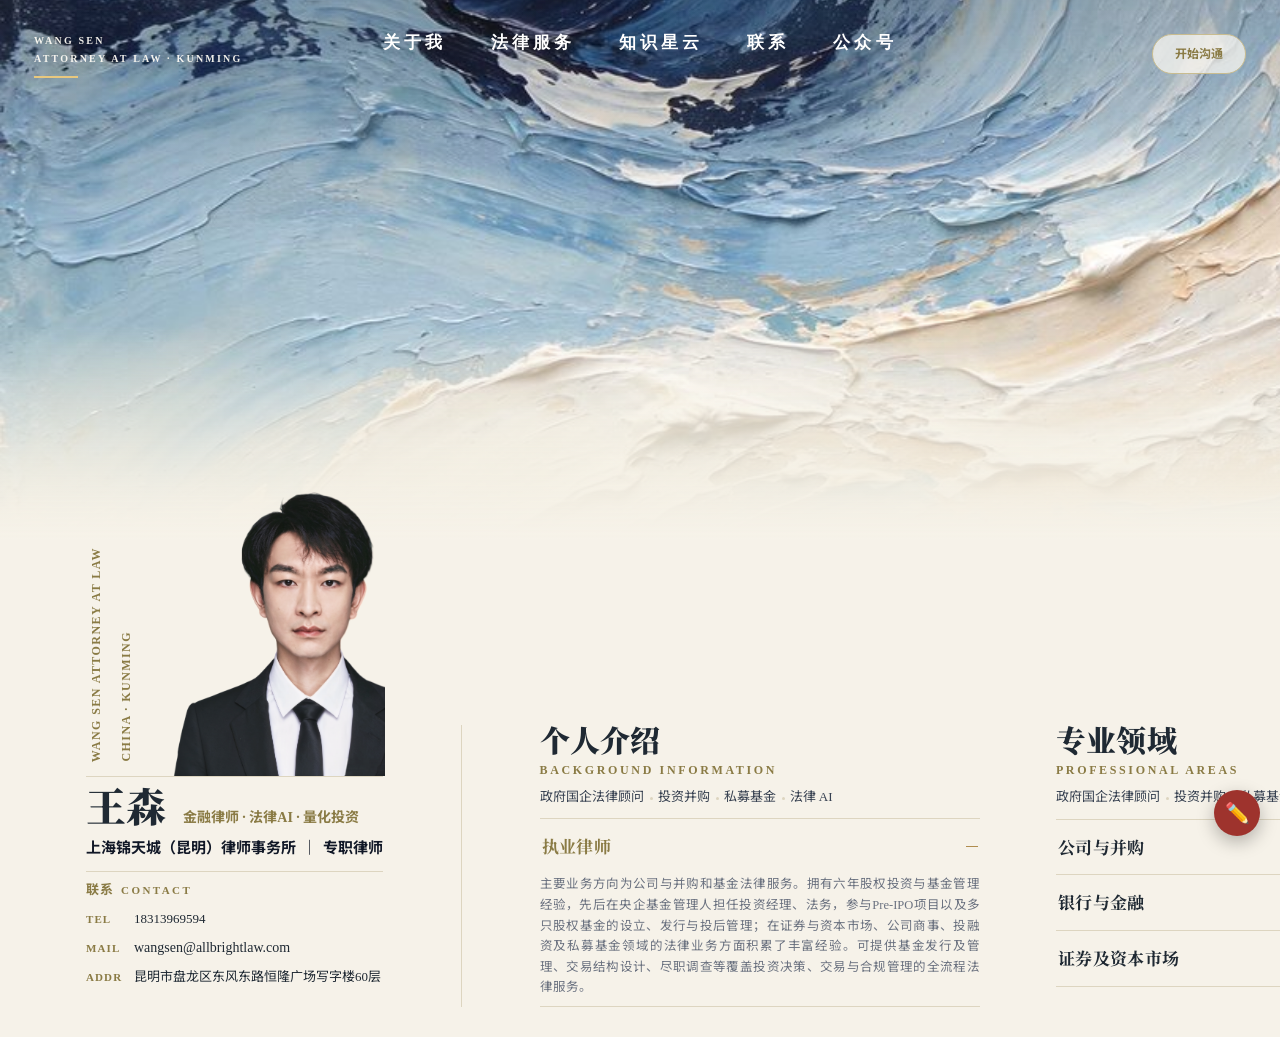
==== index.html @ f50a7dd3 "site: initial deploy (v62 + A1 bond cards)" ====
<!DOCTYPE html>
<html lang="zh-CN">
<head>
<meta charset="utf-8">
<meta name="viewport" content="width=device-width, initial-scale=1">
<title>王森·执业律师丨上海锦天城（昆明）律师事务所</title>
<meta name="description" content="王森律师，执业于上海锦天城（昆明）律师事务所。政府国企法律顾问、投资并购与私募基金法律服务，兼具六年私募投资与法务复合背景，专注人工智能在法律实践中的落地应用。">
<meta name="theme-color" content="#F6F2E9">
<link rel="icon" href="favicon.svg" type="image/svg+xml">
<link rel="icon" href="/favicon.ico" sizes="any">
<!-- 字体已本地化（2026-11-16）：原 Google Fonts 在线链接换成 src/assets/fonts.css + 本地 woff2，
     完全离线可用、任何电脑字形一致。新增大量中文后若缺字，重跑 craft-tools/localize_fonts3.py -->
<link rel="stylesheet" href="assets/fonts.css?v=1">
<link rel="stylesheet" href="assets/base.css">
<link rel="stylesheet" href="assets/home.css?v=62">
</head>
<body id="top">

<div class="page">

  <!-- ── splash 半屏艺术封面 ──────────────────────────────── -->
  <section class="splash" aria-label="欢迎封面">
    <div class="splash__art" aria-hidden="true">
      <img class="is-active" src="assets/splash-3.jpg" alt="" fetchpriority="high">
      <img src="assets/splash-1.jpg" alt="">
    </div>
    <div class="splash__brand">
      <p class="kicker">Wang Sen</p>
      <p class="kicker splash__brandsub">Attorney at Law · Kunming</p>
      <span class="splash__brandrule" aria-hidden="true"></span>
    </div>
  </section>

<main>

  <!-- ── hero ─────────────────────────────────────────────── -->
  <section class="hero" aria-labelledby="hero-title">
      <button class="header-cta" type="button" data-panel="contact" aria-expanded="false">开始沟通</button>

    <div class="hero__inner">

      <!-- v28：下半屏三列布局——左区（肖像+名字）/中区（专业领域）/右区（暂空） -->
      <!-- 锦天城 LOGO 组合暂时下架（王律 2026-11-14 指示"先放后台备份不要删"，需要时恢复此块） -->
      <!--
      <div class="hero__brandrow">
        <img class="brandrow__logo" src="assets/jtc-logo.png" alt="锦天城律师事务所">
        <div class="brandrow__lock">
          <strong>王森律师</strong>
          <small>WANG SEN · ATTORNEY AT LAW</small>
        </div>
      </div>
      -->
      <div class="hero__cols">

        <div class="hero__col hero__col--left">
          <!-- v39：竖排英文书脊装饰肖像左区（王律 2026-11-14）＋姓名区右对齐＋律所行放大＋简介段落 -->
          <div class="portrait-wrap">
            <span class="portrait-spine" aria-hidden="true">
              <span>WANG SEN ATTORNEY AT LAW</span>
              <span>CHINA · KUNMING</span>
            </span>
            <img class="portrait-img" src="assets/portrait-wang.png?v=38" alt="王森律师肖像">
          </div>
          <span class="col-rule col-rule--flush" aria-hidden="true"></span>
          <div class="hero__namerow">
            <h1 id="hero-title">王森</h1>
            <p class="hero__en" aria-hidden="true">金融律师 · 法律AI · 量化投资</p>
          </div>
          <p class="hero__role"><span>上海锦天城（昆明）律师事务所</span><span>｜</span><span>专职律师</span></p>
          <span class="col-rule" aria-hidden="true"></span>
          <p class="hero__tagline">联系&nbsp;&nbsp;<span class="tagline-en">CONTACT</span></p>
          <div class="hero__contact">
            <div class="contact__row"><span class="contact__k">TEL</span><span class="contact__v">18313969594</span></div>
            <div class="contact__row"><span class="contact__k">MAIL</span><span class="contact__v contact__v--lg">wangsen@allbrightlaw.com</span></div>
            <div class="contact__row"><span class="contact__k">ADDR</span><span class="contact__v">昆明市盘龙区东风东路恒隆广场写字楼60层</span></div>
          </div>
        </div>

        <div class="hero__col hero__col--zone">
          <div class="hero__namerow">
            <h1 class="mid-title zone-title">个人介绍</h1>
            <p class="hero__en" aria-hidden="true">BACKGROUND INFORMATION</p>
          </div>
          <p class="hero__areas" aria-label="主要业务方向">
            <span>政府国企法律顾问</span>
            <span>投资并购</span>
            <span>私募基金</span>
            <span>法律 AI</span>
          </p>

          <section class="identities" aria-labelledby="identities-label-b">
            <div class="acc">

              <!-- v78：执业律师常开展开（is-open），投资×法律/法律FDE 两栏删除（FDE 底线由条目边框保留，王律 2026-11-15） -->
              <div class="acc__item is-open">
                <h3 class="acc__title">
                  <button class="acc__head" type="button" aria-expanded="true" aria-controls="acc-body-1b">
                    <span>执业律师</span>
                    <i aria-hidden="true"></i>
                  </button>
                </h3>
                <div class="acc__body" id="acc-body-1b" role="region" aria-label="执业律师">
                  <p>主要业务方向为公司与并购和基金法律服务。拥有六年股权投资与基金管理经验，先后在央企基金管理人担任投资经理、法务，参与Pre-IPO项目以及多只股权基金的设立、发行与投后管理；在证券与资本市场、公司商事、投融资及私募基金领域的法律业务方面积累了丰富经验。可提供基金发行及管理、交易结构设计、尽职调查等覆盖投资决策、交易与合规管理的全流程法律服务。</p>
                </div>
              </div>

            </div>
          </section>
        </div>

        <div class="hero__col hero__col--zone">
          <!-- v52/v54：C 区——专业领域模块（王律 2026-11-15 三区规划） -->
          <div class="hero__namerow">
            <h1 class="mid-title zone-title">专业领域</h1>
            <p class="hero__en" aria-hidden="true">PROFESSIONAL AREAS</p>
          </div>
          <p class="hero__areas" aria-label="主要业务方向">
            <span>政府国企法律顾问</span>
            <span>投资并购</span>
            <span>私募基金</span>
            <span>法律 AI</span>
          </p>

          <section class="identities" aria-labelledby="identities-label-c">
            <div class="acc">

              <div class="acc__item">
                <h3 class="acc__title">
                  <button class="acc__head" type="button" aria-expanded="false" aria-controls="acc-body-1c">
                    <span>公司与并购</span>
                    <i aria-hidden="true"></i>
                  </button>
                </h3>
                <div class="acc__body" id="acc-body-1c" role="region" aria-label="公司与并购">
                  <p>公司与并购是擅长业务之一，在公司投资、兼并、收购和日常商业活动的法律实践中有所建树。在各个细分行业坚持以深入、全面、务实、创新的精神为境内外客户提供量身定制的法律服务。近年来，在公司与并购领域，王森律师凭借良好的业界口碑和专业化的服务能力，完成标杆性案例并获得客户好评，如某央企收购百亿规模地方龙头企业。</p>
                </div>
              </div>

              <div class="acc__item">
                <h3 class="acc__title">
                  <button class="acc__head" type="button" aria-expanded="false" aria-controls="acc-body-2c">
                    <span>银行与金融</span>
                    <i aria-hidden="true"></i>
                  </button>
                </h3>
                <div class="acc__body" id="acc-body-2c" role="region" aria-label="银行与金融">
                  <p>王森律师拥有央企私募基金投资和风控复合从业经验，曾深度参与基金设立、备案、募集、架构设计、退出工作。在私募证券、股权投资基金领域具有丰富实务经验。先后主导或协助海南、云南、珠海等地基金管理人完成设立和登记备案工作；任职期间共参与超20支基金产品发行与管理，管理规模约35亿。</p>
                </div>
              </div>

              <div class="acc__item">
                <h3 class="acc__title">
                  <button class="acc__head" type="button" aria-expanded="false" aria-controls="acc-body-3c">
                    <span>证券及资本市场</span>
                    <i aria-hidden="true"></i>
                  </button>
                </h3>
                <div class="acc__body" id="acc-body-3c" role="region" aria-label="证券及资本市场">
                  <p>王森律师熟悉证券资本市场及企业债券发行规则，在PE/VC、企业IPO、债券发行方面具有实务经验。在基金公司任职期间，与团队以发起设立的股权投资基金方式参与杭州母基金，共同投向某机器人科技企业，该企业已向交易所提交上市申报材料，对科技型企业的股权投资与资本市场运作具有切身实践经验。</p>
                </div>
              </div>

            </div>
          </section>
        </div>

        <div class="hero__col hero__col--zone">
          <!-- v54：D 区——法律FDE 模块（复刻专业领域结构，王律 2026-11-15 三区规划） -->
          <div class="hero__namerow">
            <h1 class="mid-title zone-title">法律AI工程师</h1>
            <p class="hero__en" aria-hidden="true">FORWARD DEPLOYED · LEGAL AI</p>
          </div>
          <p class="hero__areas" aria-label="主要业务方向">
            <span>政府国企法律顾问</span>
            <span>投资并购</span>
            <span>私募基金</span>
            <span>法律 AI</span>
          </p>

          <section class="identities" aria-labelledby="identities-label-d">
            <div class="acc">

              <div class="acc__item">
                <h3 class="acc__title">
                  <button class="acc__head" type="button" aria-expanded="false" aria-controls="acc-body-1d">
                    <span>法律FDE</span>
                    <i aria-hidden="true"></i>
                  </button>
                </h3>
                <div class="acc__body" id="acc-body-1d" role="region" aria-label="法律FDE">
                  <p>法律 FDE（Forward Deployed Engineering，前置部署）是专注于将AI技术落地到实际业务中，既理解法律业务，也理解AI能力和组织流程的工程师，负责将AI系统与律所、法务部门或企业的工作流程深度整合。模型解决技术边界，而FDE解决技术在一个组织里的长期运行。</p>
                </div>
              </div>

              <div class="acc__item">
                <h3 class="acc__title">
                  <button class="acc__head" type="button" aria-expanded="false" aria-controls="acc-body-2d">
                    <span>服务群体</span>
                    <i aria-hidden="true"></i>
                  </button>
                </h3>
                <div class="acc__body" id="acc-body-2d" role="region" aria-label="服务群体">
                  <p>FDE适合对AI熟悉度较低的律师团队或律师事务所，从没有专职法务的中小企业到中大型企业和集团公司均适合做FDE业务。交付可包含本地化AI环境、业务Skills、私有化Asset、使用规范、法律AI培训，客户能自己维护和扩展。</p>
                </div>
              </div>

              <div class="acc__item">
                <h3 class="acc__title">
                  <button class="acc__head" type="button" aria-expanded="false" aria-controls="acc-body-3d">
                    <span>业务场景</span>
                    <i aria-hidden="true"></i>
                  </button>
                </h3>
                <div class="acc__body" id="acc-body-3d" role="region" aria-label="业务场景">
                  <p>对企业的业务、工作流程、组织架构进行梳理；整理并将数据层构建为人和AI都能理解的语义层并搭建Ontology；识别业务中AI可赋能部分，开发对应的AI工作流或系统并培训企业员工使用；将整个FDE项目中的经验，沉淀为公司的可复用能力或产品。</p>
                </div>
              </div>

            </div>
          </section>
        </div>

      </div>

    </div>
  </section>

  </main>

  <!-- ── pill navigation ──────────────────────────────────── -->
  <nav class="pill-nav" aria-label="个人主页主要内容">
    <!-- v69（王律 2026-11-15）：改纯文字导航（白字思源宋体 14px、无框无图标，样式见 home.css v69）；
         图标与「动态」项删除，恢复时从备份 backups\current\src\index.html 取回 -->
    <button class="pill-nav__item" type="button" data-panel="about" aria-expanded="false">
      <span>关于我</span>
    </button>
    <button class="pill-nav__item" type="button" data-panel="services" aria-expanded="false">
      <span>法律服务</span>
    </button>
    <a class="pill-nav__item" href="knowledge-atlas/" data-local-href="knowledge-atlas/" aria-label="打开非诉讼法律业务知识星云">
      <span>知识星云</span>
    </a>
    <!-- v68：动态项暂时移除（王律 2026-11-15）；恢复＝把 data-panel="news" 按钮块加回此处 -->
    <button class="pill-nav__item" type="button" data-panel="contact" aria-expanded="false">
      <span>联系</span>
    </button>
    <button class="pill-nav__item" type="button" data-panel="wechat" aria-expanded="false">
      <span>公众号</span>
    </button>
  </nav>

  <!-- ── drawer ───────────────────────────────────────────── -->
  <div class="overlay" id="drawerOverlay" hidden>
    <aside class="drawer" id="drawer" role="dialog" aria-modal="true" aria-labelledby="panelTitle" tabindex="-1">

      <div class="drawer__bar">
        <!-- v73：第一行恢复保留的锦天城 LOGO＋文字组合（原 hero__brandrow 下架块，样式沿用 brandrow 系） -->
        <div class="drawer__brand">
          <img class="brandrow__logo" src="assets/jtc-logo.png" alt="锦天城律师事务所">
          <div class="brandrow__lock">
            <strong>WANG SEN</strong>
            <small>ATTORNEY AT LAW</small>
          </div>
        </div>
        <button class="drawer__close" id="drawerClose" type="button" aria-label="关闭内容面板">×</button>
      </div>

      <div class="drawer__body">

        <!-- 01 · 关于我 -->
        <section class="panel is-active" data-panel-content="about">
          <p class="kicker">01 · Profile</p>
          <h2 id="panelTitle">王森，<br>执业律师。</h2>
          <!-- v82：介绍正文换王律 2026-11-15 新版 -->
          <p class="panel__intro">上海锦天城（昆明）律师事务所执业律师。主要业务方向为政府国企法律顾问、公司与并购和私募基金法律服务。熟悉国资监管规则与央企合规要求，拥有六年私募股权投资与基金管理经验。先后在央企基金管理人担任投资经理、法务，深度参与Pre-IPO项目、不良资产收购与处置、企业破产重整以及多只私募基金的设立、发行与投后管理；熟悉证券资本市场及债券发行规则，善于以「投资及法律」的双重视角识别交易风险、设计交易方案；在证券与资本市场、公司商事、企业投融资、基金及能源等领域的法律业务方面积累了丰富的实践经验。可为客户提供基金发行及管理、交易结构设计、尽职调查等覆盖投资决策、交易与合规管理的全流程法律服务，持续实践人工智能在法律工作中的落地应用。</p>

          <h3>Practice Areas</h3>
          <!-- v83：Practice Areas 标签换五项（王律 2026-11-15） -->
          <div class="tags">
            <span>公司与并购</span><span>银行与金融</span>
            <span>证券及资本市场</span><span>私募基金</span><span>能源与电力</span><span>法律AI</span>
          </div>

          <!-- v74：真实履历与代表荣誉替换占位（王律 2026-11-15） -->
          <h3>履历</h3>
          <ul class="list-roles">
            <li><span class="r-date">2018年至2024年</span>云南德谦股权投资基金管理有限公司 · <b>基金经理</b></li>
            <li><span class="r-date">2024年至2025年</span>兴保海润私募基金管理（海南）有限公司 · <b>法务经理</b></li>
            <li><span class="r-date">2025年至今</span>上海锦天城（昆明）律师事务所 · <b>专职律师</b></li>
          </ul>

          <h3>代表荣誉</h3>
          <div class="awards">
            <div class="award"><small>01 · 特等奖</small><strong>锦天城律师事务所首届AI Skill创新应用大赛</strong></div>
          </div>

          <div class="portrait__chips">
            <div class="chip"><small>Firm</small><strong>锦天城昆明办公室</strong></div>
            <div class="chip"><small>Focus</small><strong>证券 · 基金 · 国企 · 并购</strong></div>
            <div class="chip"><small>Based</small><strong>云南 · 昆明</strong></div>
          </div>
        </section>

        <!-- 02 · 法律服务 -->
        <section class="panel" data-panel-content="services">
          <p class="kicker">02 · Legal Services</p>
          <h2 id="panelTitleServices">解决问题，<br>不止解释规则。</h2>
          <p class="panel__intro">每一项服务都从一次具体沟通开始。下面六类是常见的委托方向，具体方案随时可以调整。</p>

          <!-- v73：六类服务重排（王律 2026-11-15）：删婚姻家庭、借款担保 -->
          <div class="service-grid">
            <div class="service"><b>01</b><strong>公司与并购</strong><span>公司治理、公司合规、融资、兼并收购。</span></div>
            <div class="service"><b>02</b><strong>银行与金融</strong><span>信托与资管、私募投资基金、债券与资产证券化。</span></div>
            <div class="service"><b>03</b><strong>证券与资本市场</strong><span>公司上市、收购与重大资产重组、债券发行。</span></div>
            <div class="service"><b>04</b><strong>破产重整与清算</strong><span>困境企业债务重组、公司重整、清算与破产清算服务。</span></div>
            <div class="service"><b>05</b><strong>国资国企</strong><span>常年法律服务、企业合规管理、投融资、企业改制与产权交易。</span></div>
            <div class="service"><b>06</b><strong>诉讼与仲裁</strong><span>证券纠纷、金融纠纷、能源、电力行业纠纷。</span></div>
          </div>

          <button class="big-cta" type="button" data-panel="contact" aria-expanded="false">沟通你的问题</button>
        </section>

        <!-- 03 · 公众号（v73：编号 03→05；简介删「以下为占位标题」句；卡片只留 3 个） -->
        <section class="panel" data-panel-content="wechat">
          <p class="kicker">05 · WeChat</p>
          <h2 id="panelTitleWechat">公众号，是公开的<br>专业现场。</h2>
          <p class="panel__intro">公开写作的合集：法律与 AI 的交叉、实务笔记、以及一些日常记录。</p>

          <div class="card-stack">
            <a class="card" href="articles/laborpilot-engine.html">
              <div class="card__meta"><span>法律 × AI</span><span>2026.09.25</span></div>
              <strong>占位标题：法律文书与模型能力的一次对照</strong>
              <p>占位摘要：一段两行左右的说明文字，用来观察卡片内的行距与留白。</p>
            </a>
            <div class="card">
              <div class="card__meta"><span>法律 × AI</span><span>2026.09.11</span></div>
              <strong>占位标题：把检索流程拆开来看</strong>
              <p>占位摘要：一段两行左右的说明文字。</p>
            </div>
            <div class="card">
              <div class="card__meta"><span>法律实务</span><span>2026.08.28</span></div>
              <strong>占位标题：一份合同审查清单的由来</strong>
              <p>占位摘要：一段两行左右的说明文字。</p>
            </div>
            <!-- v73：其余 7 张占位卡片删除（王律 2026-11-15：只保留 3 个），内容在 backups\current\src -->
          </div>

          <div class="follow">
            <div>
              <small class="kicker">Follow on WeChat</small>
              <strong>公众号「占位名称」</strong>
              <p>扫码关注，或搜索公众号名称。</p>
            </div>
            <img src="assets/qr-placeholder.svg" width="430" height="430" alt="公众号二维码占位图">
          </div>
        </section>

        <!-- 04 · 动态 -->
        <section class="panel" data-panel-content="news">
          <p class="kicker">04 · News</p>
          <h2 id="panelTitleNews">动态，是时间留下的<br>专业足迹。</h2>
          <p class="panel__intro">公开发表、活动与更新记录，按时间倒序排列。以下为占位条目。</p>

          <div class="row-stack">
            <a class="row" href="#top"><time datetime="2026-07-14">2026.07.14</time><strong>占位：某专题文章的发布记录</strong><i>↗</i></a>
            <div class="row row--pending"><time datetime="2026-06-30">2026.06.30</time><strong>占位：待发布的一条更新</strong><i>待发布</i></div>
            <a class="row" href="#top"><time datetime="2026-05-21">2026.05.21</time><strong>占位：某行业活动的参与记录</strong><i>↗</i></a>
            <a class="row" href="#top"><time datetime="2026-03-08">2026.03.08</time><strong>占位：某次公开分享</strong><i>↗</i></a>
            <a class="row" href="#top"><time datetime="2025-12-02">2025.12.02</time><strong>占位：某年度小结</strong><i>↗</i></a>
            <a class="row" href="#top"><time datetime="2025-06-15">2025.06.15</time><strong>占位：某工具的上线记录</strong><i>↗</i></a>
            <a class="row" href="#top"><time datetime="2025-01-09">2025.01.09</time><strong>占位：某篇文章的修订记录</strong><i>↗</i></a>
            <a class="row" href="#top"><time datetime="2024-09-21">2024.09.21</time><strong>占位：主页的第一条记录</strong><i>↗</i></a>
          </div>
        </section>

        <!-- 05 · 联系（v73：编号 05→04） -->
        <section class="panel" data-panel-content="contact">
          <p class="kicker">04 · Contact</p>
          <h2 id="panelTitleContact">开始一次，<br>有效沟通。</h2>
          <p class="panel__intro">说明事情的大致经过、时间节点和你希望达到的结果，会更容易得到有用的回复。</p>

          <div class="contact-rows">
            <a class="contact-row" href="mailto:wangsen@allbrightlaw.com"><small>Email</small><strong>wangsen@allbrightlaw.com</strong><i>↗</i></a>
            <div class="contact-row"><small>WeChat</small><strong>Raincity520</strong><i>→</i></div>
            <a class="contact-row" href="https://github.com/Aquarius-WSen" target="_blank" rel="noopener"><small>GitHub</small><strong>Aquarius-WSen</strong><i>↗</i></a>
            <!-- v75：王律指示新增 TEL/ADDR 两行 -->
            <div class="contact-row"><small>TEL</small><strong>18313969594</strong><i>→</i></div>
            <div class="contact-row"><small>ADDR</small><strong>昆明市盘龙区东风东路恒隆广场写字楼60层</strong><i>→</i></div>
          </div>

          <a class="big-cta" href="mailto:wangsen@allbrightlaw.com">发送邮件</a>

          <!-- v74：联系前常见问题 → 合作方向，五项真实内容（王律 2026-11-15） -->
          <div class="faq">
            <h3>合作方向</h3>
            <details>
              <summary><b>01</b><span>专项法律服务</span><i>＋</i></summary>
              <p>与公司经营或资本市场相关的投融资、合规治理、兼并收购、基金发行全流程法律服务。</p>
            </details>
            <details>
              <summary><b>02</b><span>常年法律顾问</span><i>＋</i></summary>
              <p>央企国企 · 投资型集团公司 · 政府与事业单位、文旅和能源企业常年法律顾问。</p>
            </details>
            <details>
              <summary><b>03</b><span>法律AI培训</span><i>＋</i></summary>
              <p>律协专题、企业法务、律所内训与线下实训。</p>
            </details>
            <details>
              <summary><b>04</b><span>法律FDE</span><i>＋</i></summary>
              <p>进驻企业法务部、中小企业、集团公司与律所，把AI用进法律工作。</p>
            </details>
            <details>
              <summary><b>05</b><span>AI产品合作</span><i>＋</i></summary>
              <p>法律场景共创、专业评测，以及面向法律人的培训与推广，把工具带进法律行业。</p>
            </details>
          </div>

          <!-- v86：二维码移至面板最下方左右居中，真实微信二维码；下方文字删除（王律 2026-11-15） -->
          <div class="qr-row">
            <div class="qr"><img src="assets/qr-wangsen.png" width="200" height="200" alt="微信二维码（微信号 Raincity520）"></div>
          </div>
        </section>

      </div>
    </aside>
  </div>

</div>

<script defer src="assets/drawer.js"></script>
<script defer src="assets/edit-mode.js"></script>
</body>
</html>
---- assets/fonts.css ----
/* 本地字体（Google Fonts 官方精确子集 woff2，覆盖全站实际用字）
 * 完全离线可用，字形与 Google Fonts 版本一致。
 * 若新增大量中文后出现缺字，重跑 craft-tools/localize_fonts3.py 重新生成。
 * 字体文件 35 个，合计 1452KB，覆盖 1339 个字符
 */

@font-face {
  font-family: 'Noto Sans SC';
  font-style: normal;
  font-weight: 400;
  font-display: swap;
  src: url('./fonts/NotoSansSC-400-1.woff2') format('woff2');
  unicode-range: U+20-7e, U+a7, U+b0-b1, U+b7, U+c1, U+c9, U+cd, U+d3, U+d7, U+da, U+dd, U+e1, U+e9, U+ed, U+f3, U+fa, U+fd, U+106-107, U+139-13a, U+143-144, U+154-155, U+15a-15b, U+179-17a, U+1f4-1f5, U+301, U+3b4, U+3c0, U+3c6, U+3c9, U+3ce, U+1e30-1e31, U+1e3e-1e3f, U+1e54-1e55, U+1e82-1e83, U+2013-2014, U+2018-2019, U+201c-201d, U+2026, U+203a, U+2190, U+2192, U+2197, U+2212, U+221d, U+2248, U+2264-2265, U+2460-2469, U+2500, U+2550, U+25a0-25a1, U+25b2-25b3, U+25b6, U+25b8, U+25bc-25bd, U+25c6-25c8, U+25cb, U+25cf, U+2605-2606, U+26a0, U+270f, U+2713, U+2715, U+3000-3002, U+300a-300d, U+3010-3011, U+3014-3015, U+4e00-4e01, U+4e03, U+4e07, U+4e09-4e0b, U+4e0d-4e0e, U+4e13-4e14, U+4e16, U+4e1a, U+4e1c-4e1d, U+4e24-4e25, U+4e28, U+4e2a, U+4e2d, U+4e30, U+4e34, U+4e3a-4e3b, U+4e48-4e49, U+4e4b, U+4e58, U+4e5d, U+4e5f-4e60, U+4e66, U+4e70-4e71, U+4e86, U+4e88-4e89, U+4e8b-4e8c, U+4e8e-4e8f, U+4e91-4e92, U+4e94, U+4e9b, U+4ea4, U+4ea7, U+4eab-4eac, U+4eae, U+4eb2, U+4eba, U+4ebf-4ec0, U+4ec5, U+4eca-4ecb, U+4ecd-4ece, U+4ed6, U+4ed8, U+4ee3-4ee5, U+4ef2, U+4ef6-4ef7, U+4efb, U+4efd, U+4f01, U+4f17-4f1a, U+4f20, U+4f26, U+4f30, U+4f34, U+4f38, U+4f46, U+4f4d-4f4f, U+4f53, U+4f55, U+4f59, U+4f5c, U+4f60, U+4f7f, U+4f8b, U+4f9b, U+4f9d, U+4fa7, U+4fbf, U+4fdd, U+4fe1, U+4fee, U+5012, U+5019, U+501f, U+503a, U+503c, U+503e, U+5047, U+504f, U+505a, U+505c, U+5065, U+507f, U+50a8, U+50cf, U+5141, U+5143, U+5145, U+5148-5149, U+514d;
}
@font-face {
  font-family: 'Noto Sans SC';
  font-style: normal;
  font-weight: 400;
  font-display: swap;
  src: url('./fonts/NotoSansSC-400-2.woff2') format('woff2');
  unicode-range: U+5151, U+5165, U+5168, U+516b-516d, U+5171, U+5173-5174, U+5176-5178, U+517c, U+5185, U+518c-518d, U+5199, U+519c, U+51b0, U+51b2-51b3, U+51b5, U+51b7, U+51bb, U+51c0, U+51c6, U+51cf, U+51d1, U+51e0, U+51ed, U+51f6, U+51fa-51fb, U+51fd, U+5200, U+5206-5207, U+5211-5212, U+5217, U+5219-521b, U+5220, U+5224, U+5229, U+522b, U+5230, U+5236, U+5238, U+523b, U+524d, U+526a, U+526f, U+5272, U+529b, U+529e-52a1, U+52a8-52a9, U+52b3, U+52bf, U+52c9, U+52d2, U+52d8, U+52df, U+52e4, U+52fa, U+52fe-52ff, U+5305, U+5316-5317, U+5339-533a, U+5341, U+5347, U+534a, U+534f, U+5355, U+5357, U+5360-5361, U+5370, U+5373, U+5382, U+5386, U+538b, U+539a, U+539f, U+53bb, U+53c2, U+53c9-53ca, U+53cc-53cd, U+53d1, U+53d6-53d8, U+53e0, U+53e3, U+53e5-53e6, U+53ea, U+53ef-53f0, U+53f3, U+53f7-53f8, U+5404, U+5408, U+540c-540e, U+5411, U+5426, U+542b-542c, U+542f, U+5438, U+5448, U+544a, U+5458, U+5468, U+547c-547d, U+548c, U+54c1, U+54cd, U+54ea, U+552e-552f, U+5546, U+5584, U+5668, U+566a, U+56ca, U+56db, U+56de, U+56e0, U+56e2, U+56f0, U+56f4, U+56fa, U+56fd-56fe, U+5706, U+5728, U+5730, U+5733, U+573a, U+5740, U+5747, U+574f, U+5757, U+575a, U+5760, U+5782, U+5784, U+578b, U+57c3, U+57ce, U+57df, U+57f9-57fa, U+5806, U+5883, U+589e, U+58a8, U+58f0, U+58f3, U+5904, U+5907, U+590d, U+5916, U+591a, U+591f, U+5927, U+5929-592a, U+592e, U+5931, U+5934, U+5938-5939, U+5947, U+594f, U+5956-5957, U+597d, U+5982, U+59cb, U+59d3-59d4, U+59fb, U+5a5a, U+5a92, U+5b50, U+5b57-5b58, U+5b66, U+5b70, U+5b83, U+5b85, U+5b87, U+5b89, U+5b8b-5b8c, U+5b98-5b9a, U+5b9e, U+5ba1-5ba4, U+5bb6, U+5bb9, U+5bbd, U+5bc6, U+5bcc, U+5bdf, U+5bf8-5bf9, U+5bfc, U+5c01, U+5c06, U+5c0f, U+5c11, U+5c18, U+5c31, U+5c3a, U+5c3d-5c3e, U+5c40, U+5c42, U+5c45, U+5c49-5c4a, U+5c4f, U+5c55, U+5c5e, U+5c65, U+5c97, U+5cf0, U+5ddd-5dde, U+5de5-5de6, U+5dee, U+5df1-5df2, U+5e02-5e03, U+5e08, U+5e0c, U+5e26, U+5e38, U+5e42, U+5e45, U+5e55, U+5e72-5e74, U+5e76, U+5e7f, U+5e8f, U+5e93-5e95, U+5e9c, U+5e9f, U+5ea6-5ea7, U+5ead, U+5ec9, U+5ef6;
}
@font-face {
  font-family: 'Noto Sans SC';
  font-style: normal;
  font-weight: 400;
  font-display: swap;
  src: url('./fonts/NotoSansSC-400-3.woff2') format('woff2');
  unicode-range: U+5efa, U+5f00, U+5f02, U+5f04, U+5f0f, U+5f15, U+5f20, U+5f25, U+5f27, U+5f39-5f3a, U+5f52-5f53, U+5f55, U+5f62, U+5f69, U+5f71, U+5f7c, U+5f80-5f81, U+5f84-5f85, U+5f88, U+5f8b, U+5f97, U+5faa, U+5fae, U+5fb7, U+5fc3, U+5fc5, U+5fd8, U+5feb, U+5ff5, U+5ffd, U+6001, U+601d, U+6025, U+6027, U+603b, U+6052, U+6062, U+606f-6070, U+6089, U+60ac, U+60c5, U+60ef, U+60f3, U+610f, U+611f, U+613f, U+6162, U+6210-6211, U+6216, U+622a, U+6237, U+623f-6241, U+624b, U+624d, U+6253, U+6258, U+6263, U+6267, U+6269, U+626b, U+6279, U+627e-6280, U+628a, U+6295, U+6298, U+62a4-62a5, U+62ab, U+62b5, U+62bc-62bd, U+62c5-62c6, U+62c9, U+62d6, U+62e5-62e7, U+62e9, U+62ec, U+62f1, U+62fc-62fd, U+62ff, U+6301-6302, U+6307, U+6309, U+6311, U+6321, U+635f, U+6362, U+636e, U+6389, U+6392, U+63a2, U+63a5, U+63a7-63a8, U+63aa, U+63c9, U+63cf-63d0, U+63d2, U+63ed, U+63f4, U+641c, U+642d, U+6446-6447, U+6458, U+6491, U+649e, U+64a4, U+64ad, U+64c5, U+64cd-64ce, U+652f, U+6536, U+6539, U+653e-653f, U+6545, U+6548, U+6551, U+655b, U+6563, U+6570, U+6574, U+6587, U+6591, U+6597, U+6599, U+659c, U+65ad, U+65b0, U+65b9, U+65bd, U+65c5, U+65cb, U+65cf, U+65e0, U+65e2, U+65e5-65e7, U+65f6, U+6606, U+660e, U+6613, U+661f-6620, U+662f, U+663e, U+6655, U+666e-666f, U+667a, U+6682, U+6696-6697, U+66a8, U+66f4, U+66fe-6700, U+6708-6709, U+670d, U+671b, U+671d, U+671f, U+672a-672c, U+672f, U+673a, U+6742-6743, U+6746, U+6750, U+675c, U+675f, U+6761, U+6765, U+676d, U+677e-677f, U+6781, U+6784, U+6790, U+679c, U+67a2, U+67b6, U+67c4, U+67d0, U+67d3-67d4, U+67e5, U+6807, U+680f, U+6811, U+6821, U+6837-6839, U+683c, U+6846, U+6848, U+684c, U+6863, U+6865, U+68b3, U+68c0, U+68ee, U+692d, U+695a, U+697c, U+6982, U+69db, U+6a21, U+6a2a, U+6a59, U+6b20-6b22, U+6b3e, U+6b62-6b65, U+6b67, U+6b7b, U+6b8a-6b8b, U+6bb5, U+6bcd, U+6bcf, U+6bd4-6bd5, U+6bdb, U+6beb, U+6c11, U+6c14, U+6c34, U+6c38, U+6c42, U+6c47, U+6c5f, U+6c89, U+6c9f, U+6ca1, U+6caa, U+6cb3, U+6cb9, U+6cbb, U+6cbf, U+6cc4, U+6cd5, U+6ce8, U+6d01, U+6d1e, U+6d3b, U+6d3e, U+6d41, U+6d45, U+6d4b, U+6d4e-6d4f;
}
@font-face {
  font-family: 'Noto Sans SC';
  font-style: normal;
  font-weight: 400;
  font-display: swap;
  src: url('./fonts/NotoSansSC-400-4.woff2') format('woff2');
  unicode-range: U+6d6e, U+6d77, U+6d88-6d89, U+6da6, U+6dc0, U+6de1, U+6df1, U+6df7, U+6e05, U+6e10, U+6e21, U+6e29, U+6e32, U+6e90, U+6ea2, U+6eb6, U+6eda, U+6ee1, U+6f02, U+6f0f, U+6fc0, U+7075, U+70b9, U+70c1, U+70e6, U+7136, U+7167, U+719f, U+7206, U+7247-7248, U+724c, U+7279, U+72b6, U+72ec, U+732e, U+7387, U+7389, U+738b, U+7391, U+73af-73b0, U+73bb, U+73c0, U+73ca, U+73e0, U+7403, U+7406, U+7425, U+7434, U+7455, U+7483, U+7487, U+751f, U+7528, U+7531, U+7533, U+7535, U+753b, U+754c, U+7559, U+7565, U+758f, U+7591, U+75ab, U+75b5, U+75d5, U+767b, U+767d-767e, U+7684, U+76ae, U+76ca, U+76d1-76d2, U+76d6, U+76d8, U+76ee, U+76f4, U+76f8, U+7701, U+7709, U+770b, U+771f, U+773c, U+7740, U+7763, U+77e5, U+77ed-77ee, U+7801, U+7814, U+7834, U+7840, U+786c, U+786e, U+788d, U+7891, U+78b0, U+793a, U+795e, U+7968, U+7981, U+79bb, U+79c1, U+79cd, U+79d1-79d2, U+79df, U+79ef-79f0, U+79fb, U+7a00, U+7a0b, U+7a0d, U+7a3f, U+7a76, U+7a7a, U+7a81, U+7a84, U+7a97, U+7acb, U+7ad6, U+7ad9, U+7ade-7ae0, U+7aef, U+7b14, U+7b26, U+7b28, U+7b2c, U+7b49, U+7b52, U+7b54, U+7b56, U+7b79, U+7b7e, U+7b80, U+7b97, U+7ba1, U+7bb1, U+7bc7, U+7c07, U+7c3f, U+7c73, U+7c7b, U+7c92, U+7c97, U+7cbe, U+7cca, U+7cd9, U+7cfb, U+7d20, U+7d22, U+7d27, U+7d2b, U+7d2f, U+7ea0, U+7ea2, U+7ea6-7ea7, U+7eaa, U+7eac, U+7eaf, U+7eb3, U+7eb5, U+7eb7-7eb9, U+7ebf, U+7ec4, U+7ec6-7ec8, U+7ecd, U+7ecf, U+7ed3, U+7ed9, U+7edc, U+7edf, U+7ee7, U+7ee9, U+7eed, U+7ef4, U+7efc, U+7eff, U+7f13, U+7f15-7f16, U+7f18, U+7f1d, U+7f29-7f2a, U+7f34, U+7f3a, U+7f51, U+7f5a, U+7f6e, U+7f72, U+7fa4, U+7ffb, U+8003, U+8005, U+800c, U+804c, U+8054, U+8058, U+805a, U+806a, U+8096, U+80a1, U+80a9, U+80af, U+80cc, U+80f6, U+80fd, U+810a, U+8111, U+81ea, U+81f3-81f4, U+820d, U+822a, U+822c, U+826f, U+8272, U+827a, U+8282, U+82b1, U+82e5, U+82f1, U+8303, U+8361, U+8363, U+8389, U+83b7, U+83f1, U+8425, U+843d, U+8463, U+84dd, U+8584, U+85cf, U+865a, U+878d, U+87ba, U+884c-884d, U+8854, U+8861, U+8865, U+8868, U+8870, U+88ab, U+88c1, U+88c5, U+897f, U+8981, U+8986, U+89c1-89c2, U+89c4, U+89c6, U+89c8-89c9, U+89d2, U+89e3, U+89e6, U+8a89, U+8b66, U+8ba1-8ba2, U+8ba4, U+8ba9, U+8bad-8bae, U+8bb0, U+8bb8;
}
@font-face {
  font-family: 'Noto Sans SC';
  font-style: normal;
  font-weight: 400;
  font-display: swap;
  src: url('./fonts/NotoSansSC-400-5.woff2') format('woff2');
  unicode-range: U+8bba, U+8bbc, U+8bbe-8bbf, U+8bc1, U+8bc4, U+8bc6, U+8bc9, U+8bcd, U+8bd5, U+8bda, U+8bdd, U+8be2, U+8be5-8be6, U+8bed, U+8bef, U+8bf4, U+8bf7, U+8bfa-8bfb, U+8c03, U+8c08, U+8c13, U+8c26, U+8c31, U+8c41, U+8c46, U+8c61, U+8d1f, U+8d22-8d23, U+8d25-8d26, U+8d28, U+8d2d, U+8d34, U+8d37, U+8d41, U+8d44, U+8d4b-8d4c, U+8d4e, U+8d54, U+8d56, U+8d5b, U+8d64, U+8d70, U+8d77, U+8d85, U+8d8a-8d8b, U+8db3, U+8dc3, U+8dd1, U+8ddd, U+8ddf, U+8de8, U+8def, U+8df3, U+8df5, U+8e2a, U+8eab, U+8f66, U+8f68, U+8f6c, U+8f6e-8f6f, U+8f7d, U+8f83, U+8f85, U+8f89, U+8f91, U+8f93, U+8fb9, U+8fbe, U+8fc7, U+8fce, U+8fd0-8fd1, U+8fd4, U+8fd8-8fd9, U+8fdb-8fdf, U+8ff0, U+8ff9, U+8ffd, U+9000-9002, U+9009, U+900f-9010, U+9014, U+901a, U+901f, U+9047, U+904d, U+9053, U+9057, U+906e, U+907f, U+90a3, U+90ae, U+90bb, U+90e8, U+90fd, U+914d, U+91ca, U+91cc-91cf, U+91d1, U+9274, U+9488-9489, U+949f, U+94ae, U+94dc, U+94f6, U+94fa, U+94fe, U+9500-9501, U+9519-951a, U+9526, U+955c, U+957f, U+95e8, U+95ea, U+95ed-95ee, U+95f4, U+9605, U+9608, U+961f, U+9632-9634, U+9636, U+9644-9646, U+9648, U+964d, U+9650, U+9662, U+9664, U+9669, U+9677, U+9686, U+968f-9690, U+9694, U+9699, U+969c, U+96be, U+96c6, U+96f6, U+96fe, U+9700, U+9732, U+9752, U+9759, U+975e, U+9760, U+9762, U+9769, U+9875-9876, U+9879-987b, U+987e, U+9884, U+9886, U+9891, U+9897-9898, U+989c-989d, U+98ce, U+98de, U+9970-9971, U+9988, U+9996, U+9a71, U+9a7b, U+9a8c, U+9a91, U+9aa4, U+9aa8, U+9ad8, U+9ebb, U+9ed1, U+9ed8, U+9f50, U+9f99, U+fe0f, U+ff01, U+ff08-ff09, U+ff0b-ff0d, U+ff0f, U+ff1a-ff1b, U+ff1d, U+ff1f, U+ff5c, U+ff5e;
}
@font-face {
  font-family: 'Noto Sans SC';
  font-style: normal;
  font-weight: 500;
  font-display: swap;
  src: url('./fonts/NotoSansSC-500-1.woff2') format('woff2');
  unicode-range: U+20-7e, U+a7, U+b0-b1, U+b7, U+c1, U+c9, U+cd, U+d3, U+d7, U+da, U+dd, U+e1, U+e9, U+ed, U+f3, U+fa, U+fd, U+106-107, U+139-13a, U+143-144, U+154-155, U+15a-15b, U+179-17a, U+1f4-1f5, U+301, U+3b4, U+3c0, U+3c6, U+3c9, U+3ce, U+1e30-1e31, U+1e3e-1e3f, U+1e54-1e55, U+1e82-1e83, U+2013-2014, U+2018-2019, U+201c-201d, U+2026, U+203a, U+2190, U+2192, U+2197, U+2212, U+221d, U+2248, U+2264-2265, U+2460-2469, U+2500, U+2550, U+25a0-25a1, U+25b2-25b3, U+25b6, U+25b8, U+25bc-25bd, U+25c6-25c8, U+25cb, U+25cf, U+2605-2606, U+26a0, U+270f, U+2713, U+2715, U+3000-3002, U+300a-300d, U+3010-3011, U+3014-3015, U+4e00-4e01, U+4e03, U+4e07, U+4e09-4e0b, U+4e0d-4e0e, U+4e13-4e14, U+4e16, U+4e1a, U+4e1c-4e1d, U+4e24-4e25, U+4e28, U+4e2a, U+4e2d, U+4e30, U+4e34, U+4e3a-4e3b, U+4e48-4e49, U+4e4b, U+4e58, U+4e5d, U+4e5f-4e60, U+4e66, U+4e70-4e71, U+4e86, U+4e88-4e89, U+4e8b-4e8c, U+4e8e-4e8f, U+4e91-4e92, U+4e94, U+4e9b, U+4ea4, U+4ea7, U+4eab-4eac, U+4eae, U+4eb2, U+4eba, U+4ebf-4ec0, U+4ec5, U+4eca-4ecb, U+4ecd-4ece, U+4ed6, U+4ed8, U+4ee3-4ee5, U+4ef2, U+4ef6-4ef7, U+4efb, U+4efd, U+4f01, U+4f17-4f1a, U+4f20, U+4f26, U+4f30, U+4f34, U+4f38, U+4f46, U+4f4d-4f4f, U+4f53, U+4f55, U+4f59, U+4f5c, U+4f60, U+4f7f, U+4f8b, U+4f9b, U+4f9d, U+4fa7, U+4fbf, U+4fdd, U+4fe1, U+4fee, U+5012, U+5019, U+501f, U+503a, U+503c, U+503e, U+5047, U+504f, U+505a, U+505c, U+5065, U+507f, U+50a8, U+50cf, U+5141, U+5143, U+5145, U+5148-5149, U+514d;
}
@font-face {
  font-family: 'Noto Sans SC';
  font-style: normal;
  font-weight: 500;
  font-display: swap;
  src: url('./fonts/NotoSansSC-500-2.woff2') format('woff2');
  unicode-range: U+5151, U+5165, U+5168, U+516b-516d, U+5171, U+5173-5174, U+5176-5178, U+517c, U+5185, U+518c-518d, U+5199, U+519c, U+51b0, U+51b2-51b3, U+51b5, U+51b7, U+51bb, U+51c0, U+51c6, U+51cf, U+51d1, U+51e0, U+51ed, U+51f6, U+51fa-51fb, U+51fd, U+5200, U+5206-5207, U+5211-5212, U+5217, U+5219-521b, U+5220, U+5224, U+5229, U+522b, U+5230, U+5236, U+5238, U+523b, U+524d, U+526a, U+526f, U+5272, U+529b, U+529e-52a1, U+52a8-52a9, U+52b3, U+52bf, U+52c9, U+52d2, U+52d8, U+52df, U+52e4, U+52fa, U+52fe-52ff, U+5305, U+5316-5317, U+5339-533a, U+5341, U+5347, U+534a, U+534f, U+5355, U+5357, U+5360-5361, U+5370, U+5373, U+5382, U+5386, U+538b, U+539a, U+539f, U+53bb, U+53c2, U+53c9-53ca, U+53cc-53cd, U+53d1, U+53d6-53d8, U+53e0, U+53e3, U+53e5-53e6, U+53ea, U+53ef-53f0, U+53f3, U+53f7-53f8, U+5404, U+5408, U+540c-540e, U+5411, U+5426, U+542b-542c, U+542f, U+5438, U+5448, U+544a, U+5458, U+5468, U+547c-547d, U+548c, U+54c1, U+54cd, U+54ea, U+552e-552f, U+5546, U+5584, U+5668, U+566a, U+56ca, U+56db, U+56de, U+56e0, U+56e2, U+56f0, U+56f4, U+56fa, U+56fd-56fe, U+5706, U+5728, U+5730, U+5733, U+573a, U+5740, U+5747, U+574f, U+5757, U+575a, U+5760, U+5782, U+5784, U+578b, U+57c3, U+57ce, U+57df, U+57f9-57fa, U+5806, U+5883, U+589e, U+58a8, U+58f0, U+58f3, U+5904, U+5907, U+590d, U+5916, U+591a, U+591f, U+5927, U+5929-592a, U+592e, U+5931, U+5934, U+5938-5939, U+5947, U+594f, U+5956-5957, U+597d, U+5982, U+59cb, U+59d3-59d4, U+59fb, U+5a5a, U+5a92, U+5b50, U+5b57-5b58, U+5b66, U+5b70, U+5b83, U+5b85, U+5b87, U+5b89, U+5b8b-5b8c, U+5b98-5b9a, U+5b9e, U+5ba1-5ba4, U+5bb6, U+5bb9, U+5bbd, U+5bc6, U+5bcc, U+5bdf, U+5bf8-5bf9, U+5bfc, U+5c01, U+5c06, U+5c0f, U+5c11, U+5c18, U+5c31, U+5c3a, U+5c3d-5c3e, U+5c40, U+5c42, U+5c45, U+5c49-5c4a, U+5c4f, U+5c55, U+5c5e, U+5c65, U+5c97, U+5cf0, U+5ddd-5dde, U+5de5-5de6, U+5dee, U+5df1-5df2, U+5e02-5e03, U+5e08, U+5e0c, U+5e26, U+5e38, U+5e42, U+5e45, U+5e55, U+5e72-5e74, U+5e76, U+5e7f, U+5e8f, U+5e93-5e95, U+5e9c, U+5e9f, U+5ea6-5ea7, U+5ead, U+5ec9, U+5ef6;
}
@font-face {
  font-family: 'Noto Sans SC';
  font-style: normal;
  font-weight: 500;
  font-display: swap;
  src: url('./fonts/NotoSansSC-500-3.woff2') format('woff2');
  unicode-range: U+5efa, U+5f00, U+5f02, U+5f04, U+5f0f, U+5f15, U+5f20, U+5f25, U+5f27, U+5f39-5f3a, U+5f52-5f53, U+5f55, U+5f62, U+5f69, U+5f71, U+5f7c, U+5f80-5f81, U+5f84-5f85, U+5f88, U+5f8b, U+5f97, U+5faa, U+5fae, U+5fb7, U+5fc3, U+5fc5, U+5fd8, U+5feb, U+5ff5, U+5ffd, U+6001, U+601d, U+6025, U+6027, U+603b, U+6052, U+6062, U+606f-6070, U+6089, U+60ac, U+60c5, U+60ef, U+60f3, U+610f, U+611f, U+613f, U+6162, U+6210-6211, U+6216, U+622a, U+6237, U+623f-6241, U+624b, U+624d, U+6253, U+6258, U+6263, U+6267, U+6269, U+626b, U+6279, U+627e-6280, U+628a, U+6295, U+6298, U+62a4-62a5, U+62ab, U+62b5, U+62bc-62bd, U+62c5-62c6, U+62c9, U+62d6, U+62e5-62e7, U+62e9, U+62ec, U+62f1, U+62fc-62fd, U+62ff, U+6301-6302, U+6307, U+6309, U+6311, U+6321, U+635f, U+6362, U+636e, U+6389, U+6392, U+63a2, U+63a5, U+63a7-63a8, U+63aa, U+63c9, U+63cf-63d0, U+63d2, U+63ed, U+63f4, U+641c, U+642d, U+6446-6447, U+6458, U+6491, U+649e, U+64a4, U+64ad, U+64c5, U+64cd-64ce, U+652f, U+6536, U+6539, U+653e-653f, U+6545, U+6548, U+6551, U+655b, U+6563, U+6570, U+6574, U+6587, U+6591, U+6597, U+6599, U+659c, U+65ad, U+65b0, U+65b9, U+65bd, U+65c5, U+65cb, U+65cf, U+65e0, U+65e2, U+65e5-65e7, U+65f6, U+6606, U+660e, U+6613, U+661f-6620, U+662f, U+663e, U+6655, U+666e-666f, U+667a, U+6682, U+6696-6697, U+66a8, U+66f4, U+66fe-6700, U+6708-6709, U+670d, U+671b, U+671d, U+671f, U+672a-672c, U+672f, U+673a, U+6742-6743, U+6746, U+6750, U+675c, U+675f, U+6761, U+6765, U+676d, U+677e-677f, U+6781, U+6784, U+6790, U+679c, U+67a2, U+67b6, U+67c4, U+67d0, U+67d3-67d4, U+67e5, U+6807, U+680f, U+6811, U+6821, U+6837-6839, U+683c, U+6846, U+6848, U+684c, U+6863, U+6865, U+68b3, U+68c0, U+68ee, U+692d, U+695a, U+697c, U+6982, U+69db, U+6a21, U+6a2a, U+6a59, U+6b20-6b22, U+6b3e, U+6b62-6b65, U+6b67, U+6b7b, U+6b8a-6b8b, U+6bb5, U+6bcd, U+6bcf, U+6bd4-6bd5, U+6bdb, U+6beb, U+6c11, U+6c14, U+6c34, U+6c38, U+6c42, U+6c47, U+6c5f, U+6c89, U+6c9f, U+6ca1, U+6caa, U+6cb3, U+6cb9, U+6cbb, U+6cbf, U+6cc4, U+6cd5, U+6ce8, U+6d01, U+6d1e, U+6d3b, U+6d3e, U+6d41, U+6d45, U+6d4b, U+6d4e-6d4f;
}
@font-face {
  font-family: 'Noto Sans SC';
  font-style: normal;
  font-weight: 500;
  font-display: swap;
  src: url('./fonts/NotoSansSC-500-4.woff2') format('woff2');
  unicode-range: U+6d6e, U+6d77, U+6d88-6d89, U+6da6, U+6dc0, U+6de1, U+6df1, U+6df7, U+6e05, U+6e10, U+6e21, U+6e29, U+6e32, U+6e90, U+6ea2, U+6eb6, U+6eda, U+6ee1, U+6f02, U+6f0f, U+6fc0, U+7075, U+70b9, U+70c1, U+70e6, U+7136, U+7167, U+719f, U+7206, U+7247-7248, U+724c, U+7279, U+72b6, U+72ec, U+732e, U+7387, U+7389, U+738b, U+7391, U+73af-73b0, U+73bb, U+73c0, U+73ca, U+73e0, U+7403, U+7406, U+7425, U+7434, U+7455, U+7483, U+7487, U+751f, U+7528, U+7531, U+7533, U+7535, U+753b, U+754c, U+7559, U+7565, U+758f, U+7591, U+75ab, U+75b5, U+75d5, U+767b, U+767d-767e, U+7684, U+76ae, U+76ca, U+76d1-76d2, U+76d6, U+76d8, U+76ee, U+76f4, U+76f8, U+7701, U+7709, U+770b, U+771f, U+773c, U+7740, U+7763, U+77e5, U+77ed-77ee, U+7801, U+7814, U+7834, U+7840, U+786c, U+786e, U+788d, U+7891, U+78b0, U+793a, U+795e, U+7968, U+7981, U+79bb, U+79c1, U+79cd, U+79d1-79d2, U+79df, U+79ef-79f0, U+79fb, U+7a00, U+7a0b, U+7a0d, U+7a3f, U+7a76, U+7a7a, U+7a81, U+7a84, U+7a97, U+7acb, U+7ad6, U+7ad9, U+7ade-7ae0, U+7aef, U+7b14, U+7b26, U+7b28, U+7b2c, U+7b49, U+7b52, U+7b54, U+7b56, U+7b79, U+7b7e, U+7b80, U+7b97, U+7ba1, U+7bb1, U+7bc7, U+7c07, U+7c3f, U+7c73, U+7c7b, U+7c92, U+7c97, U+7cbe, U+7cca, U+7cd9, U+7cfb, U+7d20, U+7d22, U+7d27, U+7d2b, U+7d2f, U+7ea0, U+7ea2, U+7ea6-7ea7, U+7eaa, U+7eac, U+7eaf, U+7eb3, U+7eb5, U+7eb7-7eb9, U+7ebf, U+7ec4, U+7ec6-7ec8, U+7ecd, U+7ecf, U+7ed3, U+7ed9, U+7edc, U+7edf, U+7ee7, U+7ee9, U+7eed, U+7ef4, U+7efc, U+7eff, U+7f13, U+7f15-7f16, U+7f18, U+7f1d, U+7f29-7f2a, U+7f34, U+7f3a, U+7f51, U+7f5a, U+7f6e, U+7f72, U+7fa4, U+7ffb, U+8003, U+8005, U+800c, U+804c, U+8054, U+8058, U+805a, U+806a, U+8096, U+80a1, U+80a9, U+80af, U+80cc, U+80f6, U+80fd, U+810a, U+8111, U+81ea, U+81f3-81f4, U+820d, U+822a, U+822c, U+826f, U+8272, U+827a, U+8282, U+82b1, U+82e5, U+82f1, U+8303, U+8361, U+8363, U+8389, U+83b7, U+83f1, U+8425, U+843d, U+8463, U+84dd, U+8584, U+85cf, U+865a, U+878d, U+87ba, U+884c-884d, U+8854, U+8861, U+8865, U+8868, U+8870, U+88ab, U+88c1, U+88c5, U+897f, U+8981, U+8986, U+89c1-89c2, U+89c4, U+89c6, U+89c8-89c9, U+89d2, U+89e3, U+89e6, U+8a89, U+8b66, U+8ba1-8ba2, U+8ba4, U+8ba9, U+8bad-8bae, U+8bb0, U+8bb8;
}
@font-face {
  font-family: 'Noto Sans SC';
  font-style: normal;
  font-weight: 500;
  font-display: swap;
  src: url('./fonts/NotoSansSC-500-5.woff2') format('woff2');
  unicode-range: U+8bba, U+8bbc, U+8bbe-8bbf, U+8bc1, U+8bc4, U+8bc6, U+8bc9, U+8bcd, U+8bd5, U+8bda, U+8bdd, U+8be2, U+8be5-8be6, U+8bed, U+8bef, U+8bf4, U+8bf7, U+8bfa-8bfb, U+8c03, U+8c08, U+8c13, U+8c26, U+8c31, U+8c41, U+8c46, U+8c61, U+8d1f, U+8d22-8d23, U+8d25-8d26, U+8d28, U+8d2d, U+8d34, U+8d37, U+8d41, U+8d44, U+8d4b-8d4c, U+8d4e, U+8d54, U+8d56, U+8d5b, U+8d64, U+8d70, U+8d77, U+8d85, U+8d8a-8d8b, U+8db3, U+8dc3, U+8dd1, U+8ddd, U+8ddf, U+8de8, U+8def, U+8df3, U+8df5, U+8e2a, U+8eab, U+8f66, U+8f68, U+8f6c, U+8f6e-8f6f, U+8f7d, U+8f83, U+8f85, U+8f89, U+8f91, U+8f93, U+8fb9, U+8fbe, U+8fc7, U+8fce, U+8fd0-8fd1, U+8fd4, U+8fd8-8fd9, U+8fdb-8fdf, U+8ff0, U+8ff9, U+8ffd, U+9000-9002, U+9009, U+900f-9010, U+9014, U+901a, U+901f, U+9047, U+904d, U+9053, U+9057, U+906e, U+907f, U+90a3, U+90ae, U+90bb, U+90e8, U+90fd, U+914d, U+91ca, U+91cc-91cf, U+91d1, U+9274, U+9488-9489, U+949f, U+94ae, U+94dc, U+94f6, U+94fa, U+94fe, U+9500-9501, U+9519-951a, U+9526, U+955c, U+957f, U+95e8, U+95ea, U+95ed-95ee, U+95f4, U+9605, U+9608, U+961f, U+9632-9634, U+9636, U+9644-9646, U+9648, U+964d, U+9650, U+9662, U+9664, U+9669, U+9677, U+9686, U+968f-9690, U+9694, U+9699, U+969c, U+96be, U+96c6, U+96f6, U+96fe, U+9700, U+9732, U+9752, U+9759, U+975e, U+9760, U+9762, U+9769, U+9875-9876, U+9879-987b, U+987e, U+9884, U+9886, U+9891, U+9897-9898, U+989c-989d, U+98ce, U+98de, U+9970-9971, U+9988, U+9996, U+9a71, U+9a7b, U+9a8c, U+9a91, U+9aa4, U+9aa8, U+9ad8, U+9ebb, U+9ed1, U+9ed8, U+9f50, U+9f99, U+fe0f, U+ff01, U+ff08-ff09, U+ff0b-ff0d, U+ff0f, U+ff1a-ff1b, U+ff1d, U+ff1f, U+ff5c, U+ff5e;
}
@font-face {
  font-family: 'Noto Sans SC';
  font-style: normal;
  font-weight: 600;
  font-display: swap;
  src: url('./fonts/NotoSansSC-600-1.woff2') format('woff2');
  unicode-range: U+20-7e, U+a7, U+b0-b1, U+b7, U+c1, U+c9, U+cd, U+d3, U+d7, U+da, U+dd, U+e1, U+e9, U+ed, U+f3, U+fa, U+fd, U+106-107, U+139-13a, U+143-144, U+154-155, U+15a-15b, U+179-17a, U+1f4-1f5, U+301, U+3b4, U+3c0, U+3c6, U+3c9, U+3ce, U+1e30-1e31, U+1e3e-1e3f, U+1e54-1e55, U+1e82-1e83, U+2013-2014, U+2018-2019, U+201c-201d, U+2026, U+203a, U+2190, U+2192, U+2197, U+2212, U+221d, U+2248, U+2264-2265, U+2460-2469, U+2500, U+2550, U+25a0-25a1, U+25b2-25b3, U+25b6, U+25b8, U+25bc-25bd, U+25c6-25c8, U+25cb, U+25cf, U+2605-2606, U+26a0, U+270f, U+2713, U+2715, U+3000-3002, U+300a-300d, U+3010-3011, U+3014-3015, U+4e00-4e01, U+4e03, U+4e07, U+4e09-4e0b, U+4e0d-4e0e, U+4e13-4e14, U+4e16, U+4e1a, U+4e1c-4e1d, U+4e24-4e25, U+4e28, U+4e2a, U+4e2d, U+4e30, U+4e34, U+4e3a-4e3b, U+4e48-4e49, U+4e4b, U+4e58, U+4e5d, U+4e5f-4e60, U+4e66, U+4e70-4e71, U+4e86, U+4e88-4e89, U+4e8b-4e8c, U+4e8e-4e8f, U+4e91-4e92, U+4e94, U+4e9b, U+4ea4, U+4ea7, U+4eab-4eac, U+4eae, U+4eb2, U+4eba, U+4ebf-4ec0, U+4ec5, U+4eca-4ecb, U+4ecd-4ece, U+4ed6, U+4ed8, U+4ee3-4ee5, U+4ef2, U+4ef6-4ef7, U+4efb, U+4efd, U+4f01, U+4f17-4f1a, U+4f20, U+4f26, U+4f30, U+4f34, U+4f38, U+4f46, U+4f4d-4f4f, U+4f53, U+4f55, U+4f59, U+4f5c, U+4f60, U+4f7f, U+4f8b, U+4f9b, U+4f9d, U+4fa7, U+4fbf, U+4fdd, U+4fe1, U+4fee, U+5012, U+5019, U+501f, U+503a, U+503c, U+503e, U+5047, U+504f, U+505a, U+505c, U+5065, U+507f, U+50a8, U+50cf, U+5141, U+5143, U+5145, U+5148-5149, U+514d;
}
@font-face {
  font-family: 'Noto Sans SC';
  font-style: normal;
  font-weight: 600;
  font-display: swap;
  src: url('./fonts/NotoSansSC-600-2.woff2') format('woff2');
  unicode-range: U+5151, U+5165, U+5168, U+516b-516d, U+5171, U+5173-5174, U+5176-5178, U+517c, U+5185, U+518c-518d, U+5199, U+519c, U+51b0, U+51b2-51b3, U+51b5, U+51b7, U+51bb, U+51c0, U+51c6, U+51cf, U+51d1, U+51e0, U+51ed, U+51f6, U+51fa-51fb, U+51fd, U+5200, U+5206-5207, U+5211-5212, U+5217, U+5219-521b, U+5220, U+5224, U+5229, U+522b, U+5230, U+5236, U+5238, U+523b, U+524d, U+526a, U+526f, U+5272, U+529b, U+529e-52a1, U+52a8-52a9, U+52b3, U+52bf, U+52c9, U+52d2, U+52d8, U+52df, U+52e4, U+52fa, U+52fe-52ff, U+5305, U+5316-5317, U+5339-533a, U+5341, U+5347, U+534a, U+534f, U+5355, U+5357, U+5360-5361, U+5370, U+5373, U+5382, U+5386, U+538b, U+539a, U+539f, U+53bb, U+53c2, U+53c9-53ca, U+53cc-53cd, U+53d1, U+53d6-53d8, U+53e0, U+53e3, U+53e5-53e6, U+53ea, U+53ef-53f0, U+53f3, U+53f7-53f8, U+5404, U+5408, U+540c-540e, U+5411, U+5426, U+542b-542c, U+542f, U+5438, U+5448, U+544a, U+5458, U+5468, U+547c-547d, U+548c, U+54c1, U+54cd, U+54ea, U+552e-552f, U+5546, U+5584, U+5668, U+566a, U+56ca, U+56db, U+56de, U+56e0, U+56e2, U+56f0, U+56f4, U+56fa, U+56fd-56fe, U+5706, U+5728, U+5730, U+5733, U+573a, U+5740, U+5747, U+574f, U+5757, U+575a, U+5760, U+5782, U+5784, U+578b, U+57c3, U+57ce, U+57df, U+57f9-57fa, U+5806, U+5883, U+589e, U+58a8, U+58f0, U+58f3, U+5904, U+5907, U+590d, U+5916, U+591a, U+591f, U+5927, U+5929-592a, U+592e, U+5931, U+5934, U+5938-5939, U+5947, U+594f, U+5956-5957, U+597d, U+5982, U+59cb, U+59d3-59d4, U+59fb, U+5a5a, U+5a92, U+5b50, U+5b57-5b58, U+5b66, U+5b70, U+5b83, U+5b85, U+5b87, U+5b89, U+5b8b-5b8c, U+5b98-5b9a, U+5b9e, U+5ba1-5ba4, U+5bb6, U+5bb9, U+5bbd, U+5bc6, U+5bcc, U+5bdf, U+5bf8-5bf9, U+5bfc, U+5c01, U+5c06, U+5c0f, U+5c11, U+5c18, U+5c31, U+5c3a, U+5c3d-5c3e, U+5c40, U+5c42, U+5c45, U+5c49-5c4a, U+5c4f, U+5c55, U+5c5e, U+5c65, U+5c97, U+5cf0, U+5ddd-5dde, U+5de5-5de6, U+5dee, U+5df1-5df2, U+5e02-5e03, U+5e08, U+5e0c, U+5e26, U+5e38, U+5e42, U+5e45, U+5e55, U+5e72-5e74, U+5e76, U+5e7f, U+5e8f, U+5e93-5e95, U+5e9c, U+5e9f, U+5ea6-5ea7, U+5ead, U+5ec9, U+5ef6;
}
@font-face {
  font-family: 'Noto Sans SC';
  font-style: normal;
  font-weight: 600;
  font-display: swap;
  src: url('./fonts/NotoSansSC-600-3.woff2') format('woff2');
  unicode-range: U+5efa, U+5f00, U+5f02, U+5f04, U+5f0f, U+5f15, U+5f20, U+5f25, U+5f27, U+5f39-5f3a, U+5f52-5f53, U+5f55, U+5f62, U+5f69, U+5f71, U+5f7c, U+5f80-5f81, U+5f84-5f85, U+5f88, U+5f8b, U+5f97, U+5faa, U+5fae, U+5fb7, U+5fc3, U+5fc5, U+5fd8, U+5feb, U+5ff5, U+5ffd, U+6001, U+601d, U+6025, U+6027, U+603b, U+6052, U+6062, U+606f-6070, U+6089, U+60ac, U+60c5, U+60ef, U+60f3, U+610f, U+611f, U+613f, U+6162, U+6210-6211, U+6216, U+622a, U+6237, U+623f-6241, U+624b, U+624d, U+6253, U+6258, U+6263, U+6267, U+6269, U+626b, U+6279, U+627e-6280, U+628a, U+6295, U+6298, U+62a4-62a5, U+62ab, U+62b5, U+62bc-62bd, U+62c5-62c6, U+62c9, U+62d6, U+62e5-62e7, U+62e9, U+62ec, U+62f1, U+62fc-62fd, U+62ff, U+6301-6302, U+6307, U+6309, U+6311, U+6321, U+635f, U+6362, U+636e, U+6389, U+6392, U+63a2, U+63a5, U+63a7-63a8, U+63aa, U+63c9, U+63cf-63d0, U+63d2, U+63ed, U+63f4, U+641c, U+642d, U+6446-6447, U+6458, U+6491, U+649e, U+64a4, U+64ad, U+64c5, U+64cd-64ce, U+652f, U+6536, U+6539, U+653e-653f, U+6545, U+6548, U+6551, U+655b, U+6563, U+6570, U+6574, U+6587, U+6591, U+6597, U+6599, U+659c, U+65ad, U+65b0, U+65b9, U+65bd, U+65c5, U+65cb, U+65cf, U+65e0, U+65e2, U+65e5-65e7, U+65f6, U+6606, U+660e, U+6613, U+661f-6620, U+662f, U+663e, U+6655, U+666e-666f, U+667a, U+6682, U+6696-6697, U+66a8, U+66f4, U+66fe-6700, U+6708-6709, U+670d, U+671b, U+671d, U+671f, U+672a-672c, U+672f, U+673a, U+6742-6743, U+6746, U+6750, U+675c, U+675f, U+6761, U+6765, U+676d, U+677e-677f, U+6781, U+6784, U+6790, U+679c, U+67a2, U+67b6, U+67c4, U+67d0, U+67d3-67d4, U+67e5, U+6807, U+680f, U+6811, U+6821, U+6837-6839, U+683c, U+6846, U+6848, U+684c, U+6863, U+6865, U+68b3, U+68c0, U+68ee, U+692d, U+695a, U+697c, U+6982, U+69db, U+6a21, U+6a2a, U+6a59, U+6b20-6b22, U+6b3e, U+6b62-6b65, U+6b67, U+6b7b, U+6b8a-6b8b, U+6bb5, U+6bcd, U+6bcf, U+6bd4-6bd5, U+6bdb, U+6beb, U+6c11, U+6c14, U+6c34, U+6c38, U+6c42, U+6c47, U+6c5f, U+6c89, U+6c9f, U+6ca1, U+6caa, U+6cb3, U+6cb9, U+6cbb, U+6cbf, U+6cc4, U+6cd5, U+6ce8, U+6d01, U+6d1e, U+6d3b, U+6d3e, U+6d41, U+6d45, U+6d4b, U+6d4e-6d4f;
}
@font-face {
  font-family: 'Noto Sans SC';
  font-style: normal;
  font-weight: 600;
  font-display: swap;
  src: url('./fonts/NotoSansSC-600-4.woff2') format('woff2');
  unicode-range: U+6d6e, U+6d77, U+6d88-6d89, U+6da6, U+6dc0, U+6de1, U+6df1, U+6df7, U+6e05, U+6e10, U+6e21, U+6e29, U+6e32, U+6e90, U+6ea2, U+6eb6, U+6eda, U+6ee1, U+6f02, U+6f0f, U+6fc0, U+7075, U+70b9, U+70c1, U+70e6, U+7136, U+7167, U+719f, U+7206, U+7247-7248, U+724c, U+7279, U+72b6, U+72ec, U+732e, U+7387, U+7389, U+738b, U+7391, U+73af-73b0, U+73bb, U+73c0, U+73ca, U+73e0, U+7403, U+7406, U+7425, U+7434, U+7455, U+7483, U+7487, U+751f, U+7528, U+7531, U+7533, U+7535, U+753b, U+754c, U+7559, U+7565, U+758f, U+7591, U+75ab, U+75b5, U+75d5, U+767b, U+767d-767e, U+7684, U+76ae, U+76ca, U+76d1-76d2, U+76d6, U+76d8, U+76ee, U+76f4, U+76f8, U+7701, U+7709, U+770b, U+771f, U+773c, U+7740, U+7763, U+77e5, U+77ed-77ee, U+7801, U+7814, U+7834, U+7840, U+786c, U+786e, U+788d, U+7891, U+78b0, U+793a, U+795e, U+7968, U+7981, U+79bb, U+79c1, U+79cd, U+79d1-79d2, U+79df, U+79ef-79f0, U+79fb, U+7a00, U+7a0b, U+7a0d, U+7a3f, U+7a76, U+7a7a, U+7a81, U+7a84, U+7a97, U+7acb, U+7ad6, U+7ad9, U+7ade-7ae0, U+7aef, U+7b14, U+7b26, U+7b28, U+7b2c, U+7b49, U+7b52, U+7b54, U+7b56, U+7b79, U+7b7e, U+7b80, U+7b97, U+7ba1, U+7bb1, U+7bc7, U+7c07, U+7c3f, U+7c73, U+7c7b, U+7c92, U+7c97, U+7cbe, U+7cca, U+7cd9, U+7cfb, U+7d20, U+7d22, U+7d27, U+7d2b, U+7d2f, U+7ea0, U+7ea2, U+7ea6-7ea7, U+7eaa, U+7eac, U+7eaf, U+7eb3, U+7eb5, U+7eb7-7eb9, U+7ebf, U+7ec4, U+7ec6-7ec8, U+7ecd, U+7ecf, U+7ed3, U+7ed9, U+7edc, U+7edf, U+7ee7, U+7ee9, U+7eed, U+7ef4, U+7efc, U+7eff, U+7f13, U+7f15-7f16, U+7f18, U+7f1d, U+7f29-7f2a, U+7f34, U+7f3a, U+7f51, U+7f5a, U+7f6e, U+7f72, U+7fa4, U+7ffb, U+8003, U+8005, U+800c, U+804c, U+8054, U+8058, U+805a, U+806a, U+8096, U+80a1, U+80a9, U+80af, U+80cc, U+80f6, U+80fd, U+810a, U+8111, U+81ea, U+81f3-81f4, U+820d, U+822a, U+822c, U+826f, U+8272, U+827a, U+8282, U+82b1, U+82e5, U+82f1, U+8303, U+8361, U+8363, U+8389, U+83b7, U+83f1, U+8425, U+843d, U+8463, U+84dd, U+8584, U+85cf, U+865a, U+878d, U+87ba, U+884c-884d, U+8854, U+8861, U+8865, U+8868, U+8870, U+88ab, U+88c1, U+88c5, U+897f, U+8981, U+8986, U+89c1-89c2, U+89c4, U+89c6, U+89c8-89c9, U+89d2, U+89e3, U+89e6, U+8a89, U+8b66, U+8ba1-8ba2, U+8ba4, U+8ba9, U+8bad-8bae, U+8bb0, U+8bb8;
}
@font-face {
  font-family: 'Noto Sans SC';
  font-style: normal;
  font-weight: 600;
  font-display: swap;
  src: url('./fonts/NotoSansSC-600-5.woff2') format('woff2');
  unicode-range: U+8bba, U+8bbc, U+8bbe-8bbf, U+8bc1, U+8bc4, U+8bc6, U+8bc9, U+8bcd, U+8bd5, U+8bda, U+8bdd, U+8be2, U+8be5-8be6, U+8bed, U+8bef, U+8bf4, U+8bf7, U+8bfa-8bfb, U+8c03, U+8c08, U+8c13, U+8c26, U+8c31, U+8c41, U+8c46, U+8c61, U+8d1f, U+8d22-8d23, U+8d25-8d26, U+8d28, U+8d2d, U+8d34, U+8d37, U+8d41, U+8d44, U+8d4b-8d4c, U+8d4e, U+8d54, U+8d56, U+8d5b, U+8d64, U+8d70, U+8d77, U+8d85, U+8d8a-8d8b, U+8db3, U+8dc3, U+8dd1, U+8ddd, U+8ddf, U+8de8, U+8def, U+8df3, U+8df5, U+8e2a, U+8eab, U+8f66, U+8f68, U+8f6c, U+8f6e-8f6f, U+8f7d, U+8f83, U+8f85, U+8f89, U+8f91, U+8f93, U+8fb9, U+8fbe, U+8fc7, U+8fce, U+8fd0-8fd1, U+8fd4, U+8fd8-8fd9, U+8fdb-8fdf, U+8ff0, U+8ff9, U+8ffd, U+9000-9002, U+9009, U+900f-9010, U+9014, U+901a, U+901f, U+9047, U+904d, U+9053, U+9057, U+906e, U+907f, U+90a3, U+90ae, U+90bb, U+90e8, U+90fd, U+914d, U+91ca, U+91cc-91cf, U+91d1, U+9274, U+9488-9489, U+949f, U+94ae, U+94dc, U+94f6, U+94fa, U+94fe, U+9500-9501, U+9519-951a, U+9526, U+955c, U+957f, U+95e8, U+95ea, U+95ed-95ee, U+95f4, U+9605, U+9608, U+961f, U+9632-9634, U+9636, U+9644-9646, U+9648, U+964d, U+9650, U+9662, U+9664, U+9669, U+9677, U+9686, U+968f-9690, U+9694, U+9699, U+969c, U+96be, U+96c6, U+96f6, U+96fe, U+9700, U+9732, U+9752, U+9759, U+975e, U+9760, U+9762, U+9769, U+9875-9876, U+9879-987b, U+987e, U+9884, U+9886, U+9891, U+9897-9898, U+989c-989d, U+98ce, U+98de, U+9970-9971, U+9988, U+9996, U+9a71, U+9a7b, U+9a8c, U+9a91, U+9aa4, U+9aa8, U+9ad8, U+9ebb, U+9ed1, U+9ed8, U+9f50, U+9f99, U+fe0f, U+ff01, U+ff08-ff09, U+ff0b-ff0d, U+ff0f, U+ff1a-ff1b, U+ff1d, U+ff1f, U+ff5c, U+ff5e;
}
@font-face {
  font-family: 'Noto Sans SC';
  font-style: normal;
  font-weight: 700;
  font-display: swap;
  src: url('./fonts/NotoSansSC-700-1.woff2') format('woff2');
  unicode-range: U+20-7e, U+a7, U+b0-b1, U+b7, U+c1, U+c9, U+cd, U+d3, U+d7, U+da, U+dd, U+e1, U+e9, U+ed, U+f3, U+fa, U+fd, U+106-107, U+139-13a, U+143-144, U+154-155, U+15a-15b, U+179-17a, U+1f4-1f5, U+301, U+3b4, U+3c0, U+3c6, U+3c9, U+3ce, U+1e30-1e31, U+1e3e-1e3f, U+1e54-1e55, U+1e82-1e83, U+2013-2014, U+2018-2019, U+201c-201d, U+2026, U+203a, U+2190, U+2192, U+2197, U+2212, U+221d, U+2248, U+2264-2265, U+2460-2469, U+2500, U+2550, U+25a0-25a1, U+25b2-25b3, U+25b6, U+25b8, U+25bc-25bd, U+25c6-25c8, U+25cb, U+25cf, U+2605-2606, U+26a0, U+270f, U+2713, U+2715, U+3000-3002, U+300a-300d, U+3010-3011, U+3014-3015, U+4e00-4e01, U+4e03, U+4e07, U+4e09-4e0b, U+4e0d-4e0e, U+4e13-4e14, U+4e16, U+4e1a, U+4e1c-4e1d, U+4e24-4e25, U+4e28, U+4e2a, U+4e2d, U+4e30, U+4e34, U+4e3a-4e3b, U+4e48-4e49, U+4e4b, U+4e58, U+4e5d, U+4e5f-4e60, U+4e66, U+4e70-4e71, U+4e86, U+4e88-4e89, U+4e8b-4e8c, U+4e8e-4e8f, U+4e91-4e92, U+4e94, U+4e9b, U+4ea4, U+4ea7, U+4eab-4eac, U+4eae, U+4eb2, U+4eba, U+4ebf-4ec0, U+4ec5, U+4eca-4ecb, U+4ecd-4ece, U+4ed6, U+4ed8, U+4ee3-4ee5, U+4ef2, U+4ef6-4ef7, U+4efb, U+4efd, U+4f01, U+4f17-4f1a, U+4f20, U+4f26, U+4f30, U+4f34, U+4f38, U+4f46, U+4f4d-4f4f, U+4f53, U+4f55, U+4f59, U+4f5c, U+4f60, U+4f7f, U+4f8b, U+4f9b, U+4f9d, U+4fa7, U+4fbf, U+4fdd, U+4fe1, U+4fee, U+5012, U+5019, U+501f, U+503a, U+503c, U+503e, U+5047, U+504f, U+505a, U+505c, U+5065, U+507f, U+50a8, U+50cf, U+5141, U+5143, U+5145, U+5148-5149, U+514d;
}
@font-face {
  font-family: 'Noto Sans SC';
  font-style: normal;
  font-weight: 700;
  font-display: swap;
  src: url('./fonts/NotoSansSC-700-2.woff2') format('woff2');
  unicode-range: U+5151, U+5165, U+5168, U+516b-516d, U+5171, U+5173-5174, U+5176-5178, U+517c, U+5185, U+518c-518d, U+5199, U+519c, U+51b0, U+51b2-51b3, U+51b5, U+51b7, U+51bb, U+51c0, U+51c6, U+51cf, U+51d1, U+51e0, U+51ed, U+51f6, U+51fa-51fb, U+51fd, U+5200, U+5206-5207, U+5211-5212, U+5217, U+5219-521b, U+5220, U+5224, U+5229, U+522b, U+5230, U+5236, U+5238, U+523b, U+524d, U+526a, U+526f, U+5272, U+529b, U+529e-52a1, U+52a8-52a9, U+52b3, U+52bf, U+52c9, U+52d2, U+52d8, U+52df, U+52e4, U+52fa, U+52fe-52ff, U+5305, U+5316-5317, U+5339-533a, U+5341, U+5347, U+534a, U+534f, U+5355, U+5357, U+5360-5361, U+5370, U+5373, U+5382, U+5386, U+538b, U+539a, U+539f, U+53bb, U+53c2, U+53c9-53ca, U+53cc-53cd, U+53d1, U+53d6-53d8, U+53e0, U+53e3, U+53e5-53e6, U+53ea, U+53ef-53f0, U+53f3, U+53f7-53f8, U+5404, U+5408, U+540c-540e, U+5411, U+5426, U+542b-542c, U+542f, U+5438, U+5448, U+544a, U+5458, U+5468, U+547c-547d, U+548c, U+54c1, U+54cd, U+54ea, U+552e-552f, U+5546, U+5584, U+5668, U+566a, U+56ca, U+56db, U+56de, U+56e0, U+56e2, U+56f0, U+56f4, U+56fa, U+56fd-56fe, U+5706, U+5728, U+5730, U+5733, U+573a, U+5740, U+5747, U+574f, U+5757, U+575a, U+5760, U+5782, U+5784, U+578b, U+57c3, U+57ce, U+57df, U+57f9-57fa, U+5806, U+5883, U+589e, U+58a8, U+58f0, U+58f3, U+5904, U+5907, U+590d, U+5916, U+591a, U+591f, U+5927, U+5929-592a, U+592e, U+5931, U+5934, U+5938-5939, U+5947, U+594f, U+5956-5957, U+597d, U+5982, U+59cb, U+59d3-59d4, U+59fb, U+5a5a, U+5a92, U+5b50, U+5b57-5b58, U+5b66, U+5b70, U+5b83, U+5b85, U+5b87, U+5b89, U+5b8b-5b8c, U+5b98-5b9a, U+5b9e, U+5ba1-5ba4, U+5bb6, U+5bb9, U+5bbd, U+5bc6, U+5bcc, U+5bdf, U+5bf8-5bf9, U+5bfc, U+5c01, U+5c06, U+5c0f, U+5c11, U+5c18, U+5c31, U+5c3a, U+5c3d-5c3e, U+5c40, U+5c42, U+5c45, U+5c49-5c4a, U+5c4f, U+5c55, U+5c5e, U+5c65, U+5c97, U+5cf0, U+5ddd-5dde, U+5de5-5de6, U+5dee, U+5df1-5df2, U+5e02-5e03, U+5e08, U+5e0c, U+5e26, U+5e38, U+5e42, U+5e45, U+5e55, U+5e72-5e74, U+5e76, U+5e7f, U+5e8f, U+5e93-5e95, U+5e9c, U+5e9f, U+5ea6-5ea7, U+5ead, U+5ec9, U+5ef6;
}
@font-face {
  font-family: 'Noto Sans SC';
  font-style: normal;
  font-weight: 700;
  font-display: swap;
  src: url('./fonts/NotoSansSC-700-3.woff2') format('woff2');
  unicode-range: U+5efa, U+5f00, U+5f02, U+5f04, U+5f0f, U+5f15, U+5f20, U+5f25, U+5f27, U+5f39-5f3a, U+5f52-5f53, U+5f55, U+5f62, U+5f69, U+5f71, U+5f7c, U+5f80-5f81, U+5f84-5f85, U+5f88, U+5f8b, U+5f97, U+5faa, U+5fae, U+5fb7, U+5fc3, U+5fc5, U+5fd8, U+5feb, U+5ff5, U+5ffd, U+6001, U+601d, U+6025, U+6027, U+603b, U+6052, U+6062, U+606f-6070, U+6089, U+60ac, U+60c5, U+60ef, U+60f3, U+610f, U+611f, U+613f, U+6162, U+6210-6211, U+6216, U+622a, U+6237, U+623f-6241, U+624b, U+624d, U+6253, U+6258, U+6263, U+6267, U+6269, U+626b, U+6279, U+627e-6280, U+628a, U+6295, U+6298, U+62a4-62a5, U+62ab, U+62b5, U+62bc-62bd, U+62c5-62c6, U+62c9, U+62d6, U+62e5-62e7, U+62e9, U+62ec, U+62f1, U+62fc-62fd, U+62ff, U+6301-6302, U+6307, U+6309, U+6311, U+6321, U+635f, U+6362, U+636e, U+6389, U+6392, U+63a2, U+63a5, U+63a7-63a8, U+63aa, U+63c9, U+63cf-63d0, U+63d2, U+63ed, U+63f4, U+641c, U+642d, U+6446-6447, U+6458, U+6491, U+649e, U+64a4, U+64ad, U+64c5, U+64cd-64ce, U+652f, U+6536, U+6539, U+653e-653f, U+6545, U+6548, U+6551, U+655b, U+6563, U+6570, U+6574, U+6587, U+6591, U+6597, U+6599, U+659c, U+65ad, U+65b0, U+65b9, U+65bd, U+65c5, U+65cb, U+65cf, U+65e0, U+65e2, U+65e5-65e7, U+65f6, U+6606, U+660e, U+6613, U+661f-6620, U+662f, U+663e, U+6655, U+666e-666f, U+667a, U+6682, U+6696-6697, U+66a8, U+66f4, U+66fe-6700, U+6708-6709, U+670d, U+671b, U+671d, U+671f, U+672a-672c, U+672f, U+673a, U+6742-6743, U+6746, U+6750, U+675c, U+675f, U+6761, U+6765, U+676d, U+677e-677f, U+6781, U+6784, U+6790, U+679c, U+67a2, U+67b6, U+67c4, U+67d0, U+67d3-67d4, U+67e5, U+6807, U+680f, U+6811, U+6821, U+6837-6839, U+683c, U+6846, U+6848, U+684c, U+6863, U+6865, U+68b3, U+68c0, U+68ee, U+692d, U+695a, U+697c, U+6982, U+69db, U+6a21, U+6a2a, U+6a59, U+6b20-6b22, U+6b3e, U+6b62-6b65, U+6b67, U+6b7b, U+6b8a-6b8b, U+6bb5, U+6bcd, U+6bcf, U+6bd4-6bd5, U+6bdb, U+6beb, U+6c11, U+6c14, U+6c34, U+6c38, U+6c42, U+6c47, U+6c5f, U+6c89, U+6c9f, U+6ca1, U+6caa, U+6cb3, U+6cb9, U+6cbb, U+6cbf, U+6cc4, U+6cd5, U+6ce8, U+6d01, U+6d1e, U+6d3b, U+6d3e, U+6d41, U+6d45, U+6d4b, U+6d4e-6d4f;
}
@font-face {
  font-family: 'Noto Sans SC';
  font-style: normal;
  font-weight: 700;
  font-display: swap;
  src: url('./fonts/NotoSansSC-700-4.woff2') format('woff2');
  unicode-range: U+6d6e, U+6d77, U+6d88-6d89, U+6da6, U+6dc0, U+6de1, U+6df1, U+6df7, U+6e05, U+6e10, U+6e21, U+6e29, U+6e32, U+6e90, U+6ea2, U+6eb6, U+6eda, U+6ee1, U+6f02, U+6f0f, U+6fc0, U+7075, U+70b9, U+70c1, U+70e6, U+7136, U+7167, U+719f, U+7206, U+7247-7248, U+724c, U+7279, U+72b6, U+72ec, U+732e, U+7387, U+7389, U+738b, U+7391, U+73af-73b0, U+73bb, U+73c0, U+73ca, U+73e0, U+7403, U+7406, U+7425, U+7434, U+7455, U+7483, U+7487, U+751f, U+7528, U+7531, U+7533, U+7535, U+753b, U+754c, U+7559, U+7565, U+758f, U+7591, U+75ab, U+75b5, U+75d5, U+767b, U+767d-767e, U+7684, U+76ae, U+76ca, U+76d1-76d2, U+76d6, U+76d8, U+76ee, U+76f4, U+76f8, U+7701, U+7709, U+770b, U+771f, U+773c, U+7740, U+7763, U+77e5, U+77ed-77ee, U+7801, U+7814, U+7834, U+7840, U+786c, U+786e, U+788d, U+7891, U+78b0, U+793a, U+795e, U+7968, U+7981, U+79bb, U+79c1, U+79cd, U+79d1-79d2, U+79df, U+79ef-79f0, U+79fb, U+7a00, U+7a0b, U+7a0d, U+7a3f, U+7a76, U+7a7a, U+7a81, U+7a84, U+7a97, U+7acb, U+7ad6, U+7ad9, U+7ade-7ae0, U+7aef, U+7b14, U+7b26, U+7b28, U+7b2c, U+7b49, U+7b52, U+7b54, U+7b56, U+7b79, U+7b7e, U+7b80, U+7b97, U+7ba1, U+7bb1, U+7bc7, U+7c07, U+7c3f, U+7c73, U+7c7b, U+7c92, U+7c97, U+7cbe, U+7cca, U+7cd9, U+7cfb, U+7d20, U+7d22, U+7d27, U+7d2b, U+7d2f, U+7ea0, U+7ea2, U+7ea6-7ea7, U+7eaa, U+7eac, U+7eaf, U+7eb3, U+7eb5, U+7eb7-7eb9, U+7ebf, U+7ec4, U+7ec6-7ec8, U+7ecd, U+7ecf, U+7ed3, U+7ed9, U+7edc, U+7edf, U+7ee7, U+7ee9, U+7eed, U+7ef4, U+7efc, U+7eff, U+7f13, U+7f15-7f16, U+7f18, U+7f1d, U+7f29-7f2a, U+7f34, U+7f3a, U+7f51, U+7f5a, U+7f6e, U+7f72, U+7fa4, U+7ffb, U+8003, U+8005, U+800c, U+804c, U+8054, U+8058, U+805a, U+806a, U+8096, U+80a1, U+80a9, U+80af, U+80cc, U+80f6, U+80fd, U+810a, U+8111, U+81ea, U+81f3-81f4, U+820d, U+822a, U+822c, U+826f, U+8272, U+827a, U+8282, U+82b1, U+82e5, U+82f1, U+8303, U+8361, U+8363, U+8389, U+83b7, U+83f1, U+8425, U+843d, U+8463, U+84dd, U+8584, U+85cf, U+865a, U+878d, U+87ba, U+884c-884d, U+8854, U+8861, U+8865, U+8868, U+8870, U+88ab, U+88c1, U+88c5, U+897f, U+8981, U+8986, U+89c1-89c2, U+89c4, U+89c6, U+89c8-89c9, U+89d2, U+89e3, U+89e6, U+8a89, U+8b66, U+8ba1-8ba2, U+8ba4, U+8ba9, U+8bad-8bae, U+8bb0, U+8bb8;
}
@font-face {
  font-family: 'Noto Sans SC';
  font-style: normal;
  font-weight: 700;
  font-display: swap;
  src: url('./fonts/NotoSansSC-700-5.woff2') format('woff2');
  unicode-range: U+8bba, U+8bbc, U+8bbe-8bbf, U+8bc1, U+8bc4, U+8bc6, U+8bc9, U+8bcd, U+8bd5, U+8bda, U+8bdd, U+8be2, U+8be5-8be6, U+8bed, U+8bef, U+8bf4, U+8bf7, U+8bfa-8bfb, U+8c03, U+8c08, U+8c13, U+8c26, U+8c31, U+8c41, U+8c46, U+8c61, U+8d1f, U+8d22-8d23, U+8d25-8d26, U+8d28, U+8d2d, U+8d34, U+8d37, U+8d41, U+8d44, U+8d4b-8d4c, U+8d4e, U+8d54, U+8d56, U+8d5b, U+8d64, U+8d70, U+8d77, U+8d85, U+8d8a-8d8b, U+8db3, U+8dc3, U+8dd1, U+8ddd, U+8ddf, U+8de8, U+8def, U+8df3, U+8df5, U+8e2a, U+8eab, U+8f66, U+8f68, U+8f6c, U+8f6e-8f6f, U+8f7d, U+8f83, U+8f85, U+8f89, U+8f91, U+8f93, U+8fb9, U+8fbe, U+8fc7, U+8fce, U+8fd0-8fd1, U+8fd4, U+8fd8-8fd9, U+8fdb-8fdf, U+8ff0, U+8ff9, U+8ffd, U+9000-9002, U+9009, U+900f-9010, U+9014, U+901a, U+901f, U+9047, U+904d, U+9053, U+9057, U+906e, U+907f, U+90a3, U+90ae, U+90bb, U+90e8, U+90fd, U+914d, U+91ca, U+91cc-91cf, U+91d1, U+9274, U+9488-9489, U+949f, U+94ae, U+94dc, U+94f6, U+94fa, U+94fe, U+9500-9501, U+9519-951a, U+9526, U+955c, U+957f, U+95e8, U+95ea, U+95ed-95ee, U+95f4, U+9605, U+9608, U+961f, U+9632-9634, U+9636, U+9644-9646, U+9648, U+964d, U+9650, U+9662, U+9664, U+9669, U+9677, U+9686, U+968f-9690, U+9694, U+9699, U+969c, U+96be, U+96c6, U+96f6, U+96fe, U+9700, U+9732, U+9752, U+9759, U+975e, U+9760, U+9762, U+9769, U+9875-9876, U+9879-987b, U+987e, U+9884, U+9886, U+9891, U+9897-9898, U+989c-989d, U+98ce, U+98de, U+9970-9971, U+9988, U+9996, U+9a71, U+9a7b, U+9a8c, U+9a91, U+9aa4, U+9aa8, U+9ad8, U+9ebb, U+9ed1, U+9ed8, U+9f50, U+9f99, U+fe0f, U+ff01, U+ff08-ff09, U+ff0b-ff0d, U+ff0f, U+ff1a-ff1b, U+ff1d, U+ff1f, U+ff5c, U+ff5e;
}
@font-face {
  font-family: 'Noto Sans SC';
  font-style: normal;
  font-weight: 900;
  font-display: swap;
  src: url('./fonts/NotoSansSC-900-1.woff2') format('woff2');
  unicode-range: U+20-7e, U+a7, U+b0-b1, U+b7, U+c1, U+c9, U+cd, U+d3, U+d7, U+da, U+dd, U+e1, U+e9, U+ed, U+f3, U+fa, U+fd, U+106-107, U+139-13a, U+143-144, U+154-155, U+15a-15b, U+179-17a, U+1f4-1f5, U+301, U+3b4, U+3c0, U+3c6, U+3c9, U+3ce, U+1e30-1e31, U+1e3e-1e3f, U+1e54-1e55, U+1e82-1e83, U+2013-2014, U+2018-2019, U+201c-201d, U+2026, U+203a, U+2190, U+2192, U+2197, U+2212, U+221d, U+2248, U+2264-2265, U+2460-2469, U+2500, U+2550, U+25a0-25a1, U+25b2-25b3, U+25b6, U+25b8, U+25bc-25bd, U+25c6-25c8, U+25cb, U+25cf, U+2605-2606, U+26a0, U+270f, U+2713, U+2715, U+3000-3002, U+300a-300d, U+3010-3011, U+3014-3015, U+4e00-4e01, U+4e03, U+4e07, U+4e09-4e0b, U+4e0d-4e0e, U+4e13-4e14, U+4e16, U+4e1a, U+4e1c-4e1d, U+4e24-4e25, U+4e28, U+4e2a, U+4e2d, U+4e30, U+4e34, U+4e3a-4e3b, U+4e48-4e49, U+4e4b, U+4e58, U+4e5d, U+4e5f-4e60, U+4e66, U+4e70-4e71, U+4e86, U+4e88-4e89, U+4e8b-4e8c, U+4e8e-4e8f, U+4e91-4e92, U+4e94, U+4e9b, U+4ea4, U+4ea7, U+4eab-4eac, U+4eae, U+4eb2, U+4eba, U+4ebf-4ec0, U+4ec5, U+4eca-4ecb, U+4ecd-4ece, U+4ed6, U+4ed8, U+4ee3-4ee5, U+4ef2, U+4ef6-4ef7, U+4efb, U+4efd, U+4f01, U+4f17-4f1a, U+4f20, U+4f26, U+4f30, U+4f34, U+4f38, U+4f46, U+4f4d-4f4f, U+4f53, U+4f55, U+4f59, U+4f5c, U+4f60, U+4f7f, U+4f8b, U+4f9b, U+4f9d, U+4fa7, U+4fbf, U+4fdd, U+4fe1, U+4fee, U+5012, U+5019, U+501f, U+503a, U+503c, U+503e, U+5047, U+504f, U+505a, U+505c, U+5065, U+507f, U+50a8, U+50cf, U+5141, U+5143, U+5145, U+5148-5149, U+514d;
}
@font-face {
  font-family: 'Noto Sans SC';
  font-style: normal;
  font-weight: 900;
  font-display: swap;
  src: url('./fonts/NotoSansSC-900-2.woff2') format('woff2');
  unicode-range: U+5151, U+5165, U+5168, U+516b-516d, U+5171, U+5173-5174, U+5176-5178, U+517c, U+5185, U+518c-518d, U+5199, U+519c, U+51b0, U+51b2-51b3, U+51b5, U+51b7, U+51bb, U+51c0, U+51c6, U+51cf, U+51d1, U+51e0, U+51ed, U+51f6, U+51fa-51fb, U+51fd, U+5200, U+5206-5207, U+5211-5212, U+5217, U+5219-521b, U+5220, U+5224, U+5229, U+522b, U+5230, U+5236, U+5238, U+523b, U+524d, U+526a, U+526f, U+5272, U+529b, U+529e-52a1, U+52a8-52a9, U+52b3, U+52bf, U+52c9, U+52d2, U+52d8, U+52df, U+52e4, U+52fa, U+52fe-52ff, U+5305, U+5316-5317, U+5339-533a, U+5341, U+5347, U+534a, U+534f, U+5355, U+5357, U+5360-5361, U+5370, U+5373, U+5382, U+5386, U+538b, U+539a, U+539f, U+53bb, U+53c2, U+53c9-53ca, U+53cc-53cd, U+53d1, U+53d6-53d8, U+53e0, U+53e3, U+53e5-53e6, U+53ea, U+53ef-53f0, U+53f3, U+53f7-53f8, U+5404, U+5408, U+540c-540e, U+5411, U+5426, U+542b-542c, U+542f, U+5438, U+5448, U+544a, U+5458, U+5468, U+547c-547d, U+548c, U+54c1, U+54cd, U+54ea, U+552e-552f, U+5546, U+5584, U+5668, U+566a, U+56ca, U+56db, U+56de, U+56e0, U+56e2, U+56f0, U+56f4, U+56fa, U+56fd-56fe, U+5706, U+5728, U+5730, U+5733, U+573a, U+5740, U+5747, U+574f, U+5757, U+575a, U+5760, U+5782, U+5784, U+578b, U+57c3, U+57ce, U+57df, U+57f9-57fa, U+5806, U+5883, U+589e, U+58a8, U+58f0, U+58f3, U+5904, U+5907, U+590d, U+5916, U+591a, U+591f, U+5927, U+5929-592a, U+592e, U+5931, U+5934, U+5938-5939, U+5947, U+594f, U+5956-5957, U+597d, U+5982, U+59cb, U+59d3-59d4, U+59fb, U+5a5a, U+5a92, U+5b50, U+5b57-5b58, U+5b66, U+5b70, U+5b83, U+5b85, U+5b87, U+5b89, U+5b8b-5b8c, U+5b98-5b9a, U+5b9e, U+5ba1-5ba4, U+5bb6, U+5bb9, U+5bbd, U+5bc6, U+5bcc, U+5bdf, U+5bf8-5bf9, U+5bfc, U+5c01, U+5c06, U+5c0f, U+5c11, U+5c18, U+5c31, U+5c3a, U+5c3d-5c3e, U+5c40, U+5c42, U+5c45, U+5c49-5c4a, U+5c4f, U+5c55, U+5c5e, U+5c65, U+5c97, U+5cf0, U+5ddd-5dde, U+5de5-5de6, U+5dee, U+5df1-5df2, U+5e02-5e03, U+5e08, U+5e0c, U+5e26, U+5e38, U+5e42, U+5e45, U+5e55, U+5e72-5e74, U+5e76, U+5e7f, U+5e8f, U+5e93-5e95, U+5e9c, U+5e9f, U+5ea6-5ea7, U+5ead, U+5ec9, U+5ef6;
}
@font-face {
  font-family: 'Noto Sans SC';
  font-style: normal;
  font-weight: 900;
  font-display: swap;
  src: url('./fonts/NotoSansSC-900-3.woff2') format('woff2');
  unicode-range: U+5efa, U+5f00, U+5f02, U+5f04, U+5f0f, U+5f15, U+5f20, U+5f25, U+5f27, U+5f39-5f3a, U+5f52-5f53, U+5f55, U+5f62, U+5f69, U+5f71, U+5f7c, U+5f80-5f81, U+5f84-5f85, U+5f88, U+5f8b, U+5f97, U+5faa, U+5fae, U+5fb7, U+5fc3, U+5fc5, U+5fd8, U+5feb, U+5ff5, U+5ffd, U+6001, U+601d, U+6025, U+6027, U+603b, U+6052, U+6062, U+606f-6070, U+6089, U+60ac, U+60c5, U+60ef, U+60f3, U+610f, U+611f, U+613f, U+6162, U+6210-6211, U+6216, U+622a, U+6237, U+623f-6241, U+624b, U+624d, U+6253, U+6258, U+6263, U+6267, U+6269, U+626b, U+6279, U+627e-6280, U+628a, U+6295, U+6298, U+62a4-62a5, U+62ab, U+62b5, U+62bc-62bd, U+62c5-62c6, U+62c9, U+62d6, U+62e5-62e7, U+62e9, U+62ec, U+62f1, U+62fc-62fd, U+62ff, U+6301-6302, U+6307, U+6309, U+6311, U+6321, U+635f, U+6362, U+636e, U+6389, U+6392, U+63a2, U+63a5, U+63a7-63a8, U+63aa, U+63c9, U+63cf-63d0, U+63d2, U+63ed, U+63f4, U+641c, U+642d, U+6446-6447, U+6458, U+6491, U+649e, U+64a4, U+64ad, U+64c5, U+64cd-64ce, U+652f, U+6536, U+6539, U+653e-653f, U+6545, U+6548, U+6551, U+655b, U+6563, U+6570, U+6574, U+6587, U+6591, U+6597, U+6599, U+659c, U+65ad, U+65b0, U+65b9, U+65bd, U+65c5, U+65cb, U+65cf, U+65e0, U+65e2, U+65e5-65e7, U+65f6, U+6606, U+660e, U+6613, U+661f-6620, U+662f, U+663e, U+6655, U+666e-666f, U+667a, U+6682, U+6696-6697, U+66a8, U+66f4, U+66fe-6700, U+6708-6709, U+670d, U+671b, U+671d, U+671f, U+672a-672c, U+672f, U+673a, U+6742-6743, U+6746, U+6750, U+675c, U+675f, U+6761, U+6765, U+676d, U+677e-677f, U+6781, U+6784, U+6790, U+679c, U+67a2, U+67b6, U+67c4, U+67d0, U+67d3-67d4, U+67e5, U+6807, U+680f, U+6811, U+6821, U+6837-6839, U+683c, U+6846, U+6848, U+684c, U+6863, U+6865, U+68b3, U+68c0, U+68ee, U+692d, U+695a, U+697c, U+6982, U+69db, U+6a21, U+6a2a, U+6a59, U+6b20-6b22, U+6b3e, U+6b62-6b65, U+6b67, U+6b7b, U+6b8a-6b8b, U+6bb5, U+6bcd, U+6bcf, U+6bd4-6bd5, U+6bdb, U+6beb, U+6c11, U+6c14, U+6c34, U+6c38, U+6c42, U+6c47, U+6c5f, U+6c89, U+6c9f, U+6ca1, U+6caa, U+6cb3, U+6cb9, U+6cbb, U+6cbf, U+6cc4, U+6cd5, U+6ce8, U+6d01, U+6d1e, U+6d3b, U+6d3e, U+6d41, U+6d45, U+6d4b, U+6d4e-6d4f;
}
@font-face {
  font-family: 'Noto Sans SC';
  font-style: normal;
  font-weight: 900;
  font-display: swap;
  src: url('./fonts/NotoSansSC-900-4.woff2') format('woff2');
  unicode-range: U+6d6e, U+6d77, U+6d88-6d89, U+6da6, U+6dc0, U+6de1, U+6df1, U+6df7, U+6e05, U+6e10, U+6e21, U+6e29, U+6e32, U+6e90, U+6ea2, U+6eb6, U+6eda, U+6ee1, U+6f02, U+6f0f, U+6fc0, U+7075, U+70b9, U+70c1, U+70e6, U+7136, U+7167, U+719f, U+7206, U+7247-7248, U+724c, U+7279, U+72b6, U+72ec, U+732e, U+7387, U+7389, U+738b, U+7391, U+73af-73b0, U+73bb, U+73c0, U+73ca, U+73e0, U+7403, U+7406, U+7425, U+7434, U+7455, U+7483, U+7487, U+751f, U+7528, U+7531, U+7533, U+7535, U+753b, U+754c, U+7559, U+7565, U+758f, U+7591, U+75ab, U+75b5, U+75d5, U+767b, U+767d-767e, U+7684, U+76ae, U+76ca, U+76d1-76d2, U+76d6, U+76d8, U+76ee, U+76f4, U+76f8, U+7701, U+7709, U+770b, U+771f, U+773c, U+7740, U+7763, U+77e5, U+77ed-77ee, U+7801, U+7814, U+7834, U+7840, U+786c, U+786e, U+788d, U+7891, U+78b0, U+793a, U+795e, U+7968, U+7981, U+79bb, U+79c1, U+79cd, U+79d1-79d2, U+79df, U+79ef-79f0, U+79fb, U+7a00, U+7a0b, U+7a0d, U+7a3f, U+7a76, U+7a7a, U+7a81, U+7a84, U+7a97, U+7acb, U+7ad6, U+7ad9, U+7ade-7ae0, U+7aef, U+7b14, U+7b26, U+7b28, U+7b2c, U+7b49, U+7b52, U+7b54, U+7b56, U+7b79, U+7b7e, U+7b80, U+7b97, U+7ba1, U+7bb1, U+7bc7, U+7c07, U+7c3f, U+7c73, U+7c7b, U+7c92, U+7c97, U+7cbe, U+7cca, U+7cd9, U+7cfb, U+7d20, U+7d22, U+7d27, U+7d2b, U+7d2f, U+7ea0, U+7ea2, U+7ea6-7ea7, U+7eaa, U+7eac, U+7eaf, U+7eb3, U+7eb5, U+7eb7-7eb9, U+7ebf, U+7ec4, U+7ec6-7ec8, U+7ecd, U+7ecf, U+7ed3, U+7ed9, U+7edc, U+7edf, U+7ee7, U+7ee9, U+7eed, U+7ef4, U+7efc, U+7eff, U+7f13, U+7f15-7f16, U+7f18, U+7f1d, U+7f29-7f2a, U+7f34, U+7f3a, U+7f51, U+7f5a, U+7f6e, U+7f72, U+7fa4, U+7ffb, U+8003, U+8005, U+800c, U+804c, U+8054, U+8058, U+805a, U+806a, U+8096, U+80a1, U+80a9, U+80af, U+80cc, U+80f6, U+80fd, U+810a, U+8111, U+81ea, U+81f3-81f4, U+820d, U+822a, U+822c, U+826f, U+8272, U+827a, U+8282, U+82b1, U+82e5, U+82f1, U+8303, U+8361, U+8363, U+8389, U+83b7, U+83f1, U+8425, U+843d, U+8463, U+84dd, U+8584, U+85cf, U+865a, U+878d, U+87ba, U+884c-884d, U+8854, U+8861, U+8865, U+8868, U+8870, U+88ab, U+88c1, U+88c5, U+897f, U+8981, U+8986, U+89c1-89c2, U+89c4, U+89c6, U+89c8-89c9, U+89d2, U+89e3, U+89e6, U+8a89, U+8b66, U+8ba1-8ba2, U+8ba4, U+8ba9, U+8bad-8bae, U+8bb0, U+8bb8;
}
@font-face {
  font-family: 'Noto Sans SC';
  font-style: normal;
  font-weight: 900;
  font-display: swap;
  src: url('./fonts/NotoSansSC-900-5.woff2') format('woff2');
  unicode-range: U+8bba, U+8bbc, U+8bbe-8bbf, U+8bc1, U+8bc4, U+8bc6, U+8bc9, U+8bcd, U+8bd5, U+8bda, U+8bdd, U+8be2, U+8be5-8be6, U+8bed, U+8bef, U+8bf4, U+8bf7, U+8bfa-8bfb, U+8c03, U+8c08, U+8c13, U+8c26, U+8c31, U+8c41, U+8c46, U+8c61, U+8d1f, U+8d22-8d23, U+8d25-8d26, U+8d28, U+8d2d, U+8d34, U+8d37, U+8d41, U+8d44, U+8d4b-8d4c, U+8d4e, U+8d54, U+8d56, U+8d5b, U+8d64, U+8d70, U+8d77, U+8d85, U+8d8a-8d8b, U+8db3, U+8dc3, U+8dd1, U+8ddd, U+8ddf, U+8de8, U+8def, U+8df3, U+8df5, U+8e2a, U+8eab, U+8f66, U+8f68, U+8f6c, U+8f6e-8f6f, U+8f7d, U+8f83, U+8f85, U+8f89, U+8f91, U+8f93, U+8fb9, U+8fbe, U+8fc7, U+8fce, U+8fd0-8fd1, U+8fd4, U+8fd8-8fd9, U+8fdb-8fdf, U+8ff0, U+8ff9, U+8ffd, U+9000-9002, U+9009, U+900f-9010, U+9014, U+901a, U+901f, U+9047, U+904d, U+9053, U+9057, U+906e, U+907f, U+90a3, U+90ae, U+90bb, U+90e8, U+90fd, U+914d, U+91ca, U+91cc-91cf, U+91d1, U+9274, U+9488-9489, U+949f, U+94ae, U+94dc, U+94f6, U+94fa, U+94fe, U+9500-9501, U+9519-951a, U+9526, U+955c, U+957f, U+95e8, U+95ea, U+95ed-95ee, U+95f4, U+9605, U+9608, U+961f, U+9632-9634, U+9636, U+9644-9646, U+9648, U+964d, U+9650, U+9662, U+9664, U+9669, U+9677, U+9686, U+968f-9690, U+9694, U+9699, U+969c, U+96be, U+96c6, U+96f6, U+96fe, U+9700, U+9732, U+9752, U+9759, U+975e, U+9760, U+9762, U+9769, U+9875-9876, U+9879-987b, U+987e, U+9884, U+9886, U+9891, U+9897-9898, U+989c-989d, U+98ce, U+98de, U+9970-9971, U+9988, U+9996, U+9a71, U+9a7b, U+9a8c, U+9a91, U+9aa4, U+9aa8, U+9ad8, U+9ebb, U+9ed1, U+9ed8, U+9f50, U+9f99, U+fe0f, U+ff01, U+ff08-ff09, U+ff0b-ff0d, U+ff0f, U+ff1a-ff1b, U+ff1d, U+ff1f, U+ff5c, U+ff5e;
}
@font-face {
  font-family: 'Noto Serif SC';
  font-style: normal;
  font-weight: 700;
  font-display: swap;
  src: url('./fonts/NotoSerifSC-700-1.woff2') format('woff2');
  unicode-range: U+20-7e, U+a7, U+b0-b1, U+b7, U+c1, U+c9, U+cd, U+d3, U+d7, U+da, U+dd, U+e1, U+e9, U+ed, U+f3, U+fa, U+fd, U+106-107, U+139-13a, U+143-144, U+154-155, U+15a-15b, U+179-17a, U+1f4-1f5, U+301, U+3b4, U+3c0, U+3c6, U+3c9, U+3ce, U+1e30-1e31, U+1e3e-1e3f, U+1e54-1e55, U+1e82-1e83, U+2013-2014, U+2018-2019, U+201c-201d, U+2026, U+203a, U+2190, U+2192, U+2197, U+2212, U+221d, U+2248, U+2264-2265, U+2460-2469, U+2500, U+2550, U+25a0-25a1, U+25b2-25b3, U+25b6, U+25b8, U+25bc-25bd, U+25c6-25c8, U+25cb, U+25cf, U+2605-2606, U+26a0, U+270f, U+2713, U+2715, U+3000-3002, U+300a-300d, U+3010-3011, U+3014-3015, U+4e00-4e01, U+4e03, U+4e07, U+4e09-4e0b, U+4e0d-4e0e, U+4e13-4e14, U+4e16, U+4e1a, U+4e1c-4e1d, U+4e24-4e25, U+4e28, U+4e2a, U+4e2d, U+4e30, U+4e34, U+4e3a-4e3b, U+4e48-4e49, U+4e4b, U+4e58, U+4e5d, U+4e5f-4e60, U+4e66, U+4e70-4e71, U+4e86, U+4e88-4e89, U+4e8b-4e8c, U+4e8e-4e8f, U+4e91-4e92, U+4e94, U+4e9b, U+4ea4, U+4ea7, U+4eab-4eac, U+4eae, U+4eb2, U+4eba, U+4ebf-4ec0, U+4ec5, U+4eca-4ecb, U+4ecd-4ece, U+4ed6, U+4ed8, U+4ee3-4ee5, U+4ef2, U+4ef6-4ef7, U+4efb, U+4efd, U+4f01, U+4f17-4f1a, U+4f20, U+4f26, U+4f30, U+4f34, U+4f38, U+4f46, U+4f4d-4f4f, U+4f53, U+4f55, U+4f59, U+4f5c, U+4f60, U+4f7f, U+4f8b, U+4f9b, U+4f9d, U+4fa7, U+4fbf, U+4fdd, U+4fe1, U+4fee, U+5012, U+5019, U+501f, U+503a, U+503c, U+503e, U+5047, U+504f, U+505a, U+505c, U+5065, U+507f, U+50a8, U+50cf, U+5141, U+5143, U+5145, U+5148-5149, U+514d;
}
@font-face {
  font-family: 'Noto Serif SC';
  font-style: normal;
  font-weight: 700;
  font-display: swap;
  src: url('./fonts/NotoSerifSC-700-2.woff2') format('woff2');
  unicode-range: U+5151, U+5165, U+5168, U+516b-516d, U+5171, U+5173-5174, U+5176-5178, U+517c, U+5185, U+518c-518d, U+5199, U+519c, U+51b0, U+51b2-51b3, U+51b5, U+51b7, U+51bb, U+51c0, U+51c6, U+51cf, U+51d1, U+51e0, U+51ed, U+51f6, U+51fa-51fb, U+51fd, U+5200, U+5206-5207, U+5211-5212, U+5217, U+5219-521b, U+5220, U+5224, U+5229, U+522b, U+5230, U+5236, U+5238, U+523b, U+524d, U+526a, U+526f, U+5272, U+529b, U+529e-52a1, U+52a8-52a9, U+52b3, U+52bf, U+52c9, U+52d2, U+52d8, U+52df, U+52e4, U+52fa, U+52fe-52ff, U+5305, U+5316-5317, U+5339-533a, U+5341, U+5347, U+534a, U+534f, U+5355, U+5357, U+5360-5361, U+5370, U+5373, U+5382, U+5386, U+538b, U+539a, U+539f, U+53bb, U+53c2, U+53c9-53ca, U+53cc-53cd, U+53d1, U+53d6-53d8, U+53e0, U+53e3, U+53e5-53e6, U+53ea, U+53ef-53f0, U+53f3, U+53f7-53f8, U+5404, U+5408, U+540c-540e, U+5411, U+5426, U+542b-542c, U+542f, U+5438, U+5448, U+544a, U+5458, U+5468, U+547c-547d, U+548c, U+54c1, U+54cd, U+54ea, U+552e-552f, U+5546, U+5584, U+5668, U+566a, U+56ca, U+56db, U+56de, U+56e0, U+56e2, U+56f0, U+56f4, U+56fa, U+56fd-56fe, U+5706, U+5728, U+5730, U+5733, U+573a, U+5740, U+5747, U+574f, U+5757, U+575a, U+5760, U+5782, U+5784, U+578b, U+57c3, U+57ce, U+57df, U+57f9-57fa, U+5806, U+5883, U+589e, U+58a8, U+58f0, U+58f3, U+5904, U+5907, U+590d, U+5916, U+591a, U+591f, U+5927, U+5929-592a, U+592e, U+5931, U+5934, U+5938-5939, U+5947, U+594f, U+5956-5957, U+597d, U+5982, U+59cb, U+59d3-59d4, U+59fb, U+5a5a, U+5a92, U+5b50, U+5b57-5b58, U+5b66, U+5b70, U+5b83, U+5b85, U+5b87, U+5b89, U+5b8b-5b8c, U+5b98-5b9a, U+5b9e, U+5ba1-5ba4, U+5bb6, U+5bb9, U+5bbd, U+5bc6, U+5bcc, U+5bdf, U+5bf8-5bf9, U+5bfc, U+5c01, U+5c06, U+5c0f, U+5c11, U+5c18, U+5c31, U+5c3a, U+5c3d-5c3e, U+5c40, U+5c42, U+5c45, U+5c49-5c4a, U+5c4f, U+5c55, U+5c5e, U+5c65, U+5c97, U+5cf0, U+5ddd-5dde, U+5de5-5de6, U+5dee, U+5df1-5df2, U+5e02-5e03, U+5e08, U+5e0c, U+5e26, U+5e38, U+5e42, U+5e45, U+5e55, U+5e72-5e74, U+5e76, U+5e7f, U+5e8f, U+5e93-5e95, U+5e9c, U+5e9f, U+5ea6-5ea7, U+5ead, U+5ec9, U+5ef6;
}
@font-face {
  font-family: 'Noto Serif SC';
  font-style: normal;
  font-weight: 700;
  font-display: swap;
  src: url('./fonts/NotoSerifSC-700-3.woff2') format('woff2');
  unicode-range: U+5efa, U+5f00, U+5f02, U+5f04, U+5f0f, U+5f15, U+5f20, U+5f25, U+5f27, U+5f39-5f3a, U+5f52-5f53, U+5f55, U+5f62, U+5f69, U+5f71, U+5f7c, U+5f80-5f81, U+5f84-5f85, U+5f88, U+5f8b, U+5f97, U+5faa, U+5fae, U+5fb7, U+5fc3, U+5fc5, U+5fd8, U+5feb, U+5ff5, U+5ffd, U+6001, U+601d, U+6025, U+6027, U+603b, U+6052, U+6062, U+606f-6070, U+6089, U+60ac, U+60c5, U+60ef, U+60f3, U+610f, U+611f, U+613f, U+6162, U+6210-6211, U+6216, U+622a, U+6237, U+623f-6241, U+624b, U+624d, U+6253, U+6258, U+6263, U+6267, U+6269, U+626b, U+6279, U+627e-6280, U+628a, U+6295, U+6298, U+62a4-62a5, U+62ab, U+62b5, U+62bc-62bd, U+62c5-62c6, U+62c9, U+62d6, U+62e5-62e7, U+62e9, U+62ec, U+62f1, U+62fc-62fd, U+62ff, U+6301-6302, U+6307, U+6309, U+6311, U+6321, U+635f, U+6362, U+636e, U+6389, U+6392, U+63a2, U+63a5, U+63a7-63a8, U+63aa, U+63c9, U+63cf-63d0, U+63d2, U+63ed, U+63f4, U+641c, U+642d, U+6446-6447, U+6458, U+6491, U+649e, U+64a4, U+64ad, U+64c5, U+64cd-64ce, U+652f, U+6536, U+6539, U+653e-653f, U+6545, U+6548, U+6551, U+655b, U+6563, U+6570, U+6574, U+6587, U+6591, U+6597, U+6599, U+659c, U+65ad, U+65b0, U+65b9, U+65bd, U+65c5, U+65cb, U+65cf, U+65e0, U+65e2, U+65e5-65e7, U+65f6, U+6606, U+660e, U+6613, U+661f-6620, U+662f, U+663e, U+6655, U+666e-666f, U+667a, U+6682, U+6696-6697, U+66a8, U+66f4, U+66fe-6700, U+6708-6709, U+670d, U+671b, U+671d, U+671f, U+672a-672c, U+672f, U+673a, U+6742-6743, U+6746, U+6750, U+675c, U+675f, U+6761, U+6765, U+676d, U+677e-677f, U+6781, U+6784, U+6790, U+679c, U+67a2, U+67b6, U+67c4, U+67d0, U+67d3-67d4, U+67e5, U+6807, U+680f, U+6811, U+6821, U+6837-6839, U+683c, U+6846, U+6848, U+684c, U+6863, U+6865, U+68b3, U+68c0, U+68ee, U+692d, U+695a, U+697c, U+6982, U+69db, U+6a21, U+6a2a, U+6a59, U+6b20-6b22, U+6b3e, U+6b62-6b65, U+6b67, U+6b7b, U+6b8a-6b8b, U+6bb5, U+6bcd, U+6bcf, U+6bd4-6bd5, U+6bdb, U+6beb, U+6c11, U+6c14, U+6c34, U+6c38, U+6c42, U+6c47, U+6c5f, U+6c89, U+6c9f, U+6ca1, U+6caa, U+6cb3, U+6cb9, U+6cbb, U+6cbf, U+6cc4, U+6cd5, U+6ce8, U+6d01, U+6d1e, U+6d3b, U+6d3e, U+6d41, U+6d45, U+6d4b, U+6d4e-6d4f;
}
@font-face {
  font-family: 'Noto Serif SC';
  font-style: normal;
  font-weight: 700;
  font-display: swap;
  src: url('./fonts/NotoSerifSC-700-4.woff2') format('woff2');
  unicode-range: U+6d6e, U+6d77, U+6d88-6d89, U+6da6, U+6dc0, U+6de1, U+6df1, U+6df7, U+6e05, U+6e10, U+6e21, U+6e29, U+6e32, U+6e90, U+6ea2, U+6eb6, U+6eda, U+6ee1, U+6f02, U+6f0f, U+6fc0, U+7075, U+70b9, U+70c1, U+70e6, U+7136, U+7167, U+719f, U+7206, U+7247-7248, U+724c, U+7279, U+72b6, U+72ec, U+732e, U+7387, U+7389, U+738b, U+7391, U+73af-73b0, U+73bb, U+73c0, U+73ca, U+73e0, U+7403, U+7406, U+7425, U+7434, U+7455, U+7483, U+7487, U+751f, U+7528, U+7531, U+7533, U+7535, U+753b, U+754c, U+7559, U+7565, U+758f, U+7591, U+75ab, U+75b5, U+75d5, U+767b, U+767d-767e, U+7684, U+76ae, U+76ca, U+76d1-76d2, U+76d6, U+76d8, U+76ee, U+76f4, U+76f8, U+7701, U+7709, U+770b, U+771f, U+773c, U+7740, U+7763, U+77e5, U+77ed-77ee, U+7801, U+7814, U+7834, U+7840, U+786c, U+786e, U+788d, U+7891, U+78b0, U+793a, U+795e, U+7968, U+7981, U+79bb, U+79c1, U+79cd, U+79d1-79d2, U+79df, U+79ef-79f0, U+79fb, U+7a00, U+7a0b, U+7a0d, U+7a3f, U+7a76, U+7a7a, U+7a81, U+7a84, U+7a97, U+7acb, U+7ad6, U+7ad9, U+7ade-7ae0, U+7aef, U+7b14, U+7b26, U+7b28, U+7b2c, U+7b49, U+7b52, U+7b54, U+7b56, U+7b79, U+7b7e, U+7b80, U+7b97, U+7ba1, U+7bb1, U+7bc7, U+7c07, U+7c3f, U+7c73, U+7c7b, U+7c92, U+7c97, U+7cbe, U+7cca, U+7cd9, U+7cfb, U+7d20, U+7d22, U+7d27, U+7d2b, U+7d2f, U+7ea0, U+7ea2, U+7ea6-7ea7, U+7eaa, U+7eac, U+7eaf, U+7eb3, U+7eb5, U+7eb7-7eb9, U+7ebf, U+7ec4, U+7ec6-7ec8, U+7ecd, U+7ecf, U+7ed3, U+7ed9, U+7edc, U+7edf, U+7ee7, U+7ee9, U+7eed, U+7ef4, U+7efc, U+7eff, U+7f13, U+7f15-7f16, U+7f18, U+7f1d, U+7f29-7f2a, U+7f34, U+7f3a, U+7f51, U+7f5a, U+7f6e, U+7f72, U+7fa4, U+7ffb, U+8003, U+8005, U+800c, U+804c, U+8054, U+8058, U+805a, U+806a, U+8096, U+80a1, U+80a9, U+80af, U+80cc, U+80f6, U+80fd, U+810a, U+8111, U+81ea, U+81f3-81f4, U+820d, U+822a, U+822c, U+826f, U+8272, U+827a, U+8282, U+82b1, U+82e5, U+82f1, U+8303, U+8361, U+8363, U+8389, U+83b7, U+83f1, U+8425, U+843d, U+8463, U+84dd, U+8584, U+85cf, U+865a, U+878d, U+87ba, U+884c-884d, U+8854, U+8861, U+8865, U+8868, U+8870, U+88ab, U+88c1, U+88c5, U+897f, U+8981, U+8986, U+89c1-89c2, U+89c4, U+89c6, U+89c8-89c9, U+89d2, U+89e3, U+89e6, U+8a89, U+8b66, U+8ba1-8ba2, U+8ba4, U+8ba9, U+8bad-8bae, U+8bb0, U+8bb8;
}
@font-face {
  font-family: 'Noto Serif SC';
  font-style: normal;
  font-weight: 700;
  font-display: swap;
  src: url('./fonts/NotoSerifSC-700-5.woff2') format('woff2');
  unicode-range: U+8bba, U+8bbc, U+8bbe-8bbf, U+8bc1, U+8bc4, U+8bc6, U+8bc9, U+8bcd, U+8bd5, U+8bda, U+8bdd, U+8be2, U+8be5-8be6, U+8bed, U+8bef, U+8bf4, U+8bf7, U+8bfa-8bfb, U+8c03, U+8c08, U+8c13, U+8c26, U+8c31, U+8c41, U+8c46, U+8c61, U+8d1f, U+8d22-8d23, U+8d25-8d26, U+8d28, U+8d2d, U+8d34, U+8d37, U+8d41, U+8d44, U+8d4b-8d4c, U+8d4e, U+8d54, U+8d56, U+8d5b, U+8d64, U+8d70, U+8d77, U+8d85, U+8d8a-8d8b, U+8db3, U+8dc3, U+8dd1, U+8ddd, U+8ddf, U+8de8, U+8def, U+8df3, U+8df5, U+8e2a, U+8eab, U+8f66, U+8f68, U+8f6c, U+8f6e-8f6f, U+8f7d, U+8f83, U+8f85, U+8f89, U+8f91, U+8f93, U+8fb9, U+8fbe, U+8fc7, U+8fce, U+8fd0-8fd1, U+8fd4, U+8fd8-8fd9, U+8fdb-8fdf, U+8ff0, U+8ff9, U+8ffd, U+9000-9002, U+9009, U+900f-9010, U+9014, U+901a, U+901f, U+9047, U+904d, U+9053, U+9057, U+906e, U+907f, U+90a3, U+90ae, U+90bb, U+90e8, U+90fd, U+914d, U+91ca, U+91cc-91cf, U+91d1, U+9274, U+9488-9489, U+949f, U+94ae, U+94dc, U+94f6, U+94fa, U+94fe, U+9500-9501, U+9519-951a, U+9526, U+955c, U+957f, U+95e8, U+95ea, U+95ed-95ee, U+95f4, U+9605, U+9608, U+961f, U+9632-9634, U+9636, U+9644-9646, U+9648, U+964d, U+9650, U+9662, U+9664, U+9669, U+9677, U+9686, U+968f-9690, U+9694, U+9699, U+969c, U+96be, U+96c6, U+96f6, U+96fe, U+9700, U+9732, U+9752, U+9759, U+975e, U+9760, U+9762, U+9769, U+9875-9876, U+9879-987b, U+987e, U+9884, U+9886, U+9891, U+9897-9898, U+989c-989d, U+98ce, U+98de, U+9970-9971, U+9988, U+9996, U+9a71, U+9a7b, U+9a8c, U+9a91, U+9aa4, U+9aa8, U+9ad8, U+9ebb, U+9ed1, U+9ed8, U+9f50, U+9f99, U+fe0f, U+ff01, U+ff08-ff09, U+ff0b-ff0d, U+ff0f, U+ff1a-ff1b, U+ff1d, U+ff1f, U+ff5c, U+ff5e;
}
@font-face {
  font-family: 'Noto Serif SC';
  font-style: normal;
  font-weight: 900;
  font-display: swap;
  src: url('./fonts/NotoSerifSC-900-1.woff2') format('woff2');
  unicode-range: U+20-7e, U+a7, U+b0-b1, U+b7, U+c1, U+c9, U+cd, U+d3, U+d7, U+da, U+dd, U+e1, U+e9, U+ed, U+f3, U+fa, U+fd, U+106-107, U+139-13a, U+143-144, U+154-155, U+15a-15b, U+179-17a, U+1f4-1f5, U+301, U+3b4, U+3c0, U+3c6, U+3c9, U+3ce, U+1e30-1e31, U+1e3e-1e3f, U+1e54-1e55, U+1e82-1e83, U+2013-2014, U+2018-2019, U+201c-201d, U+2026, U+203a, U+2190, U+2192, U+2197, U+2212, U+221d, U+2248, U+2264-2265, U+2460-2469, U+2500, U+2550, U+25a0-25a1, U+25b2-25b3, U+25b6, U+25b8, U+25bc-25bd, U+25c6-25c8, U+25cb, U+25cf, U+2605-2606, U+26a0, U+270f, U+2713, U+2715, U+3000-3002, U+300a-300d, U+3010-3011, U+3014-3015, U+4e00-4e01, U+4e03, U+4e07, U+4e09-4e0b, U+4e0d-4e0e, U+4e13-4e14, U+4e16, U+4e1a, U+4e1c-4e1d, U+4e24-4e25, U+4e28, U+4e2a, U+4e2d, U+4e30, U+4e34, U+4e3a-4e3b, U+4e48-4e49, U+4e4b, U+4e58, U+4e5d, U+4e5f-4e60, U+4e66, U+4e70-4e71, U+4e86, U+4e88-4e89, U+4e8b-4e8c, U+4e8e-4e8f, U+4e91-4e92, U+4e94, U+4e9b, U+4ea4, U+4ea7, U+4eab-4eac, U+4eae, U+4eb2, U+4eba, U+4ebf-4ec0, U+4ec5, U+4eca-4ecb, U+4ecd-4ece, U+4ed6, U+4ed8, U+4ee3-4ee5, U+4ef2, U+4ef6-4ef7, U+4efb, U+4efd, U+4f01, U+4f17-4f1a, U+4f20, U+4f26, U+4f30, U+4f34, U+4f38, U+4f46, U+4f4d-4f4f, U+4f53, U+4f55, U+4f59, U+4f5c, U+4f60, U+4f7f, U+4f8b, U+4f9b, U+4f9d, U+4fa7, U+4fbf, U+4fdd, U+4fe1, U+4fee, U+5012, U+5019, U+501f, U+503a, U+503c, U+503e, U+5047, U+504f, U+505a, U+505c, U+5065, U+507f, U+50a8, U+50cf, U+5141, U+5143, U+5145, U+5148-5149, U+514d;
}
@font-face {
  font-family: 'Noto Serif SC';
  font-style: normal;
  font-weight: 900;
  font-display: swap;
  src: url('./fonts/NotoSerifSC-900-2.woff2') format('woff2');
  unicode-range: U+5151, U+5165, U+5168, U+516b-516d, U+5171, U+5173-5174, U+5176-5178, U+517c, U+5185, U+518c-518d, U+5199, U+519c, U+51b0, U+51b2-51b3, U+51b5, U+51b7, U+51bb, U+51c0, U+51c6, U+51cf, U+51d1, U+51e0, U+51ed, U+51f6, U+51fa-51fb, U+51fd, U+5200, U+5206-5207, U+5211-5212, U+5217, U+5219-521b, U+5220, U+5224, U+5229, U+522b, U+5230, U+5236, U+5238, U+523b, U+524d, U+526a, U+526f, U+5272, U+529b, U+529e-52a1, U+52a8-52a9, U+52b3, U+52bf, U+52c9, U+52d2, U+52d8, U+52df, U+52e4, U+52fa, U+52fe-52ff, U+5305, U+5316-5317, U+5339-533a, U+5341, U+5347, U+534a, U+534f, U+5355, U+5357, U+5360-5361, U+5370, U+5373, U+5382, U+5386, U+538b, U+539a, U+539f, U+53bb, U+53c2, U+53c9-53ca, U+53cc-53cd, U+53d1, U+53d6-53d8, U+53e0, U+53e3, U+53e5-53e6, U+53ea, U+53ef-53f0, U+53f3, U+53f7-53f8, U+5404, U+5408, U+540c-540e, U+5411, U+5426, U+542b-542c, U+542f, U+5438, U+5448, U+544a, U+5458, U+5468, U+547c-547d, U+548c, U+54c1, U+54cd, U+54ea, U+552e-552f, U+5546, U+5584, U+5668, U+566a, U+56ca, U+56db, U+56de, U+56e0, U+56e2, U+56f0, U+56f4, U+56fa, U+56fd-56fe, U+5706, U+5728, U+5730, U+5733, U+573a, U+5740, U+5747, U+574f, U+5757, U+575a, U+5760, U+5782, U+5784, U+578b, U+57c3, U+57ce, U+57df, U+57f9-57fa, U+5806, U+5883, U+589e, U+58a8, U+58f0, U+58f3, U+5904, U+5907, U+590d, U+5916, U+591a, U+591f, U+5927, U+5929-592a, U+592e, U+5931, U+5934, U+5938-5939, U+5947, U+594f, U+5956-5957, U+597d, U+5982, U+59cb, U+59d3-59d4, U+59fb, U+5a5a, U+5a92, U+5b50, U+5b57-5b58, U+5b66, U+5b70, U+5b83, U+5b85, U+5b87, U+5b89, U+5b8b-5b8c, U+5b98-5b9a, U+5b9e, U+5ba1-5ba4, U+5bb6, U+5bb9, U+5bbd, U+5bc6, U+5bcc, U+5bdf, U+5bf8-5bf9, U+5bfc, U+5c01, U+5c06, U+5c0f, U+5c11, U+5c18, U+5c31, U+5c3a, U+5c3d-5c3e, U+5c40, U+5c42, U+5c45, U+5c49-5c4a, U+5c4f, U+5c55, U+5c5e, U+5c65, U+5c97, U+5cf0, U+5ddd-5dde, U+5de5-5de6, U+5dee, U+5df1-5df2, U+5e02-5e03, U+5e08, U+5e0c, U+5e26, U+5e38, U+5e42, U+5e45, U+5e55, U+5e72-5e74, U+5e76, U+5e7f, U+5e8f, U+5e93-5e95, U+5e9c, U+5e9f, U+5ea6-5ea7, U+5ead, U+5ec9, U+5ef6;
}
@font-face {
  font-family: 'Noto Serif SC';
  font-style: normal;
  font-weight: 900;
  font-display: swap;
  src: url('./fonts/NotoSerifSC-900-3.woff2') format('woff2');
  unicode-range: U+5efa, U+5f00, U+5f02, U+5f04, U+5f0f, U+5f15, U+5f20, U+5f25, U+5f27, U+5f39-5f3a, U+5f52-5f53, U+5f55, U+5f62, U+5f69, U+5f71, U+5f7c, U+5f80-5f81, U+5f84-5f85, U+5f88, U+5f8b, U+5f97, U+5faa, U+5fae, U+5fb7, U+5fc3, U+5fc5, U+5fd8, U+5feb, U+5ff5, U+5ffd, U+6001, U+601d, U+6025, U+6027, U+603b, U+6052, U+6062, U+606f-6070, U+6089, U+60ac, U+60c5, U+60ef, U+60f3, U+610f, U+611f, U+613f, U+6162, U+6210-6211, U+6216, U+622a, U+6237, U+623f-6241, U+624b, U+624d, U+6253, U+6258, U+6263, U+6267, U+6269, U+626b, U+6279, U+627e-6280, U+628a, U+6295, U+6298, U+62a4-62a5, U+62ab, U+62b5, U+62bc-62bd, U+62c5-62c6, U+62c9, U+62d6, U+62e5-62e7, U+62e9, U+62ec, U+62f1, U+62fc-62fd, U+62ff, U+6301-6302, U+6307, U+6309, U+6311, U+6321, U+635f, U+6362, U+636e, U+6389, U+6392, U+63a2, U+63a5, U+63a7-63a8, U+63aa, U+63c9, U+63cf-63d0, U+63d2, U+63ed, U+63f4, U+641c, U+642d, U+6446-6447, U+6458, U+6491, U+649e, U+64a4, U+64ad, U+64c5, U+64cd-64ce, U+652f, U+6536, U+6539, U+653e-653f, U+6545, U+6548, U+6551, U+655b, U+6563, U+6570, U+6574, U+6587, U+6591, U+6597, U+6599, U+659c, U+65ad, U+65b0, U+65b9, U+65bd, U+65c5, U+65cb, U+65cf, U+65e0, U+65e2, U+65e5-65e7, U+65f6, U+6606, U+660e, U+6613, U+661f-6620, U+662f, U+663e, U+6655, U+666e-666f, U+667a, U+6682, U+6696-6697, U+66a8, U+66f4, U+66fe-6700, U+6708-6709, U+670d, U+671b, U+671d, U+671f, U+672a-672c, U+672f, U+673a, U+6742-6743, U+6746, U+6750, U+675c, U+675f, U+6761, U+6765, U+676d, U+677e-677f, U+6781, U+6784, U+6790, U+679c, U+67a2, U+67b6, U+67c4, U+67d0, U+67d3-67d4, U+67e5, U+6807, U+680f, U+6811, U+6821, U+6837-6839, U+683c, U+6846, U+6848, U+684c, U+6863, U+6865, U+68b3, U+68c0, U+68ee, U+692d, U+695a, U+697c, U+6982, U+69db, U+6a21, U+6a2a, U+6a59, U+6b20-6b22, U+6b3e, U+6b62-6b65, U+6b67, U+6b7b, U+6b8a-6b8b, U+6bb5, U+6bcd, U+6bcf, U+6bd4-6bd5, U+6bdb, U+6beb, U+6c11, U+6c14, U+6c34, U+6c38, U+6c42, U+6c47, U+6c5f, U+6c89, U+6c9f, U+6ca1, U+6caa, U+6cb3, U+6cb9, U+6cbb, U+6cbf, U+6cc4, U+6cd5, U+6ce8, U+6d01, U+6d1e, U+6d3b, U+6d3e, U+6d41, U+6d45, U+6d4b, U+6d4e-6d4f;
}
@font-face {
  font-family: 'Noto Serif SC';
  font-style: normal;
  font-weight: 900;
  font-display: swap;
  src: url('./fonts/NotoSerifSC-900-4.woff2') format('woff2');
  unicode-range: U+6d6e, U+6d77, U+6d88-6d89, U+6da6, U+6dc0, U+6de1, U+6df1, U+6df7, U+6e05, U+6e10, U+6e21, U+6e29, U+6e32, U+6e90, U+6ea2, U+6eb6, U+6eda, U+6ee1, U+6f02, U+6f0f, U+6fc0, U+7075, U+70b9, U+70c1, U+70e6, U+7136, U+7167, U+719f, U+7206, U+7247-7248, U+724c, U+7279, U+72b6, U+72ec, U+732e, U+7387, U+7389, U+738b, U+7391, U+73af-73b0, U+73bb, U+73c0, U+73ca, U+73e0, U+7403, U+7406, U+7425, U+7434, U+7455, U+7483, U+7487, U+751f, U+7528, U+7531, U+7533, U+7535, U+753b, U+754c, U+7559, U+7565, U+758f, U+7591, U+75ab, U+75b5, U+75d5, U+767b, U+767d-767e, U+7684, U+76ae, U+76ca, U+76d1-76d2, U+76d6, U+76d8, U+76ee, U+76f4, U+76f8, U+7701, U+7709, U+770b, U+771f, U+773c, U+7740, U+7763, U+77e5, U+77ed-77ee, U+7801, U+7814, U+7834, U+7840, U+786c, U+786e, U+788d, U+7891, U+78b0, U+793a, U+795e, U+7968, U+7981, U+79bb, U+79c1, U+79cd, U+79d1-79d2, U+79df, U+79ef-79f0, U+79fb, U+7a00, U+7a0b, U+7a0d, U+7a3f, U+7a76, U+7a7a, U+7a81, U+7a84, U+7a97, U+7acb, U+7ad6, U+7ad9, U+7ade-7ae0, U+7aef, U+7b14, U+7b26, U+7b28, U+7b2c, U+7b49, U+7b52, U+7b54, U+7b56, U+7b79, U+7b7e, U+7b80, U+7b97, U+7ba1, U+7bb1, U+7bc7, U+7c07, U+7c3f, U+7c73, U+7c7b, U+7c92, U+7c97, U+7cbe, U+7cca, U+7cd9, U+7cfb, U+7d20, U+7d22, U+7d27, U+7d2b, U+7d2f, U+7ea0, U+7ea2, U+7ea6-7ea7, U+7eaa, U+7eac, U+7eaf, U+7eb3, U+7eb5, U+7eb7-7eb9, U+7ebf, U+7ec4, U+7ec6-7ec8, U+7ecd, U+7ecf, U+7ed3, U+7ed9, U+7edc, U+7edf, U+7ee7, U+7ee9, U+7eed, U+7ef4, U+7efc, U+7eff, U+7f13, U+7f15-7f16, U+7f18, U+7f1d, U+7f29-7f2a, U+7f34, U+7f3a, U+7f51, U+7f5a, U+7f6e, U+7f72, U+7fa4, U+7ffb, U+8003, U+8005, U+800c, U+804c, U+8054, U+8058, U+805a, U+806a, U+8096, U+80a1, U+80a9, U+80af, U+80cc, U+80f6, U+80fd, U+810a, U+8111, U+81ea, U+81f3-81f4, U+820d, U+822a, U+822c, U+826f, U+8272, U+827a, U+8282, U+82b1, U+82e5, U+82f1, U+8303, U+8361, U+8363, U+8389, U+83b7, U+83f1, U+8425, U+843d, U+8463, U+84dd, U+8584, U+85cf, U+865a, U+878d, U+87ba, U+884c-884d, U+8854, U+8861, U+8865, U+8868, U+8870, U+88ab, U+88c1, U+88c5, U+897f, U+8981, U+8986, U+89c1-89c2, U+89c4, U+89c6, U+89c8-89c9, U+89d2, U+89e3, U+89e6, U+8a89, U+8b66, U+8ba1-8ba2, U+8ba4, U+8ba9, U+8bad-8bae, U+8bb0, U+8bb8;
}
@font-face {
  font-family: 'Noto Serif SC';
  font-style: normal;
  font-weight: 900;
  font-display: swap;
  src: url('./fonts/NotoSerifSC-900-5.woff2') format('woff2');
  unicode-range: U+8bba, U+8bbc, U+8bbe-8bbf, U+8bc1, U+8bc4, U+8bc6, U+8bc9, U+8bcd, U+8bd5, U+8bda, U+8bdd, U+8be2, U+8be5-8be6, U+8bed, U+8bef, U+8bf4, U+8bf7, U+8bfa-8bfb, U+8c03, U+8c08, U+8c13, U+8c26, U+8c31, U+8c41, U+8c46, U+8c61, U+8d1f, U+8d22-8d23, U+8d25-8d26, U+8d28, U+8d2d, U+8d34, U+8d37, U+8d41, U+8d44, U+8d4b-8d4c, U+8d4e, U+8d54, U+8d56, U+8d5b, U+8d64, U+8d70, U+8d77, U+8d85, U+8d8a-8d8b, U+8db3, U+8dc3, U+8dd1, U+8ddd, U+8ddf, U+8de8, U+8def, U+8df3, U+8df5, U+8e2a, U+8eab, U+8f66, U+8f68, U+8f6c, U+8f6e-8f6f, U+8f7d, U+8f83, U+8f85, U+8f89, U+8f91, U+8f93, U+8fb9, U+8fbe, U+8fc7, U+8fce, U+8fd0-8fd1, U+8fd4, U+8fd8-8fd9, U+8fdb-8fdf, U+8ff0, U+8ff9, U+8ffd, U+9000-9002, U+9009, U+900f-9010, U+9014, U+901a, U+901f, U+9047, U+904d, U+9053, U+9057, U+906e, U+907f, U+90a3, U+90ae, U+90bb, U+90e8, U+90fd, U+914d, U+91ca, U+91cc-91cf, U+91d1, U+9274, U+9488-9489, U+949f, U+94ae, U+94dc, U+94f6, U+94fa, U+94fe, U+9500-9501, U+9519-951a, U+9526, U+955c, U+957f, U+95e8, U+95ea, U+95ed-95ee, U+95f4, U+9605, U+9608, U+961f, U+9632-9634, U+9636, U+9644-9646, U+9648, U+964d, U+9650, U+9662, U+9664, U+9669, U+9677, U+9686, U+968f-9690, U+9694, U+9699, U+969c, U+96be, U+96c6, U+96f6, U+96fe, U+9700, U+9732, U+9752, U+9759, U+975e, U+9760, U+9762, U+9769, U+9875-9876, U+9879-987b, U+987e, U+9884, U+9886, U+9891, U+9897-9898, U+989c-989d, U+98ce, U+98de, U+9970-9971, U+9988, U+9996, U+9a71, U+9a7b, U+9a8c, U+9a91, U+9aa4, U+9aa8, U+9ad8, U+9ebb, U+9ed1, U+9ed8, U+9f50, U+9f99, U+fe0f, U+ff01, U+ff08-ff09, U+ff0b-ff0d, U+ff0f, U+ff1a-ff1b, U+ff1d, U+ff1f, U+ff5c, U+ff5e;
}
---- assets/base.css ----
/* reset + the few rules every page shares */
*,
*::before,
*::after {
  box-sizing: border-box;
}

html {
  -webkit-text-size-adjust: 100%;
}

body,
h1,
h2,
h3,
h4,
p,
figure,
blockquote,
ul,
ol,
dl,
dd {
  margin: 0;
}

ul,
ol {
  padding: 0;
  list-style: none;
}

img,
svg,
picture {
  display: block;
  max-width: 100%;
}

img {
  height: auto;
}

a {
  color: inherit;
}

button {
  font: inherit;
  color: inherit;
  background: none;
  border: 0;
  cursor: pointer;
}

:focus-visible {
  outline: none;
  box-shadow: rgba(200, 16, 46, 0.1) 0px 0px 0px 4px;
}

/* v39：全站段落文字两端对齐（王律 2026-11-14） */
p {
  text-align: justify;
}

.sr-only {
  position: absolute;
  width: 1px;
  height: 1px;
  padding: 0;
  overflow: hidden;
  clip: rect(0 0 0 0);
  white-space: nowrap;
  border: 0;
}

@media (prefers-reduced-motion: reduce) {
  *,
  *::before,
  *::after {
    animation-duration: 0.001ms !important;
    animation-iteration-count: 1 !important;
    transition-duration: 0.001ms !important;
    scroll-behavior: auto !important;
  }
}
---- assets/home.css ----
/* ---------- tokens: PPT「legal-investigation V1」米纸 + 金铜色系 ---------- */
:root {
  --ink: #1F2933;
  --paper: #F6F2E9;
  --muted: #6B7280;
  --paper-deep: #EFEAD6;
  --red: #C8102E;
  --red-dark: #821718;
  --line: #DDD5C0;
  --rule: #E5E0D2;
  --red-soft: rgba(200, 16, 46, 0.09);
  --gold: #B08D4F;
  --gold-2: #8A7B45;
  --gold-soft: #C9BC8F;
  --gold-pale: #F3ECDA;
  --gold-hi: #E8C87E;
  --surface: rgba(252, 250, 243, 0.72);
  --surface-raised: #FCFAF3;
  --surface-solid: #FCFAF3;
  --shadow: rgba(31, 27, 24, 0.16);
  /* v50 字体硬性规定·修订版（王律 2026-11-15）：拉丁/数字=Times New Roman 加粗；
     中文（金/黑）=Noto Sans SC（思源黑体，王律按括号裁定）；加粗按内容/非内容分类在具体规则里；
     王律单独指定的元素不套用本规则 */
  --sans: "Times New Roman", "Noto Sans SC", "Microsoft YaHei", sans-serif;
  --serif: "Noto Serif SC", "Source Han Serif SC", serif;   /* v51：王律单点指示——王森/专业领域/手风琴标题等五个标题回归思源宋体（例外条款） */
  --mono: "Times New Roman", "Noto Sans SC", "Microsoft YaHei", sans-serif;
  --ease: cubic-bezier(0.16, 1, 0.3, 1);
  --spring: cubic-bezier(0.25, 1.35, 0.35, 1);
  --shadow-nav: rgba(31, 41, 51, 0.05) 0px 0px 0px 1px;
  --shadow-frame: rgba(31, 27, 24, 0.55) 0px 34px 65px -48px, rgba(255, 255, 255, 0.72) 0px 1px 0px 0px inset;
  --shadow-drawer: rgba(31, 27, 24, 0.45) 0px 38px 82px -40px, rgba(31, 27, 24, 0.26) 0px 12px 30px -22px,
    rgba(255, 255, 255, 0.95) 0px 1px 0px 0px inset;
}

html,
body {
  overflow: hidden;
}

@supports not (overflow-x: clip) {
  html,
  body {
    overflow-x: hidden;
  }
}

body {
  background: var(--paper);
  color: var(--ink);
  font-family: var(--sans);
  font-size: 13px;
  line-height: 1.7;
  -webkit-font-smoothing: antialiased;
}

/* v65：整页定宽锁定（王律 2026-11-15：布局不随浏览器大小变化——全屏 2552×1274 即定稿几何）
   桌面端（视口>760px）：页面画布恒 2552px、水平居中；窗口<2552 出横向滚动条（同传统定宽站），
   窗口更大则两侧留米纸边（body 背景色上浮到画布，无白边）；ABCD 首屏几何任何窗口下与全屏逐像素一致。
   手机端（≤760px）不走本块，维持原竖排布局。 */
@media (min-width: 761px) {
  html {
    overflow-x: auto;   /* 覆盖上方 overflow:hidden——定宽后窗口小于 2552 时允许横向滚动 */
    overflow-y: auto;   /* 矮窗口（<约1100 高）内容超出一屏时允许纵向滚动到底，不再静默裁切；全屏 1274 恰好一屏、不出滚动条 */
  }

  body#top:not(.is-modern) {
    width: 2552px;      /* 定稿画布宽＝王律全屏视口宽；hero 内容区恒 = 2552-86-620 = 1846px，与 v64 全屏实测几何完全一致 */
    margin-left: auto;
    margin-right: auto;
  }
}

/* headings follow the PPT: Noto Serif SC 900 */
h1,
.panel h2 {
  font-family: var(--serif);
  font-weight: 900;
}

/* the small gold mono label used all over the page (PPT .k) */
.kicker {
  font-family: var(--mono);
  font-size: 13px;   /* v75：金色编号类 8→13（王律指定） */
  font-weight: 700;
  letter-spacing: 0.22em;
  text-transform: uppercase;
  color: var(--gold-2);
  line-height: 1.4;
}

/* ---------- splash 半屏艺术封面 ---------- */
.splash {
  position: relative;
  height: 60vh;
  min-height: 340px;
  overflow: hidden;
  background: var(--paper-deep);
}

.splash__art {
  position: absolute;
  inset: 0;
  /* v27：底缘 10vh 渐隐（从 50vh 起），消除与下半屏的截断感 */
  -webkit-mask-image: linear-gradient(to bottom, #000 0%, #000 60%, rgba(0,0,0,0.55) 80%, transparent 100%);
  mask-image: linear-gradient(to bottom, #000 0%, #000 60%, rgba(0,0,0,0.55) 80%, transparent 100%);
}

/* 缩放动画放在 img 上：外层 .splash__art 的 transform 留给滚动视差。
   双图轮播：两图叠放，激活者 opacity 1，交叉淡化切换 */
.splash__art img {
  position: absolute;
  inset: 0;
  width: 100%;
  height: 100%;
  object-fit: cover;
  object-position: center 45%;
  opacity: 0;
  transition: opacity 1.4s ease;
  animation: splashZoom 2.6s var(--ease) both;
}

.splash__art img.is-active {
  opacity: 1;
}

@keyframes splashZoom {
  from {
    transform: scale(1.07);
  }
  to {
    transform: scale(1);
  }
}

/* 顶部压暗给固定页眉让字；底部渐隐融进米纸 */
.splash::before {
  content: "";
  position: absolute;
  inset: 0;
  z-index: 1;
  background: linear-gradient(180deg, rgba(31, 41, 51, 0.22), rgba(31, 41, 51, 0) 44%);
  pointer-events: none;
}

.splash::after {
  content: "";
  position: absolute;
  left: 0;
  right: 0;
  bottom: -1px;
  height: 24vh;
  z-index: 1;
  background: linear-gradient(180deg, rgba(246, 242, 233, 0), var(--paper));
  pointer-events: none;
}



.splash__brand {
  position: absolute;
  left: 34px;
  top: 34px;
  z-index: 2;
}
.splash__brandsub {
  margin-top: 4px;
}
/* v26：开始沟通按钮置于下半屏右上角（上/右边距 34px 统一） */
.hero .header-cta {
  position: fixed;    /* v67：竖排胶囊栏占据右侧中部后，开始沟通按钮从 hero 右上改钉页面右上角（与左上词标 34/34 对称），解碰撞 */
  right: 34px;
  top: 34px;
  z-index: 36;        /* 高于胶囊栏 z35 */
}
/* v24：开始沟通按钮置于封面图片左上角 */
.splash .header-cta {
  position: absolute;
  top: 26px;
  left: 86px;
  z-index: 3;
}

.splash__brand .kicker {
  font-size: 10px;
  color: rgba(252, 250, 243, 0.95);
  text-shadow: 0 1px 16px rgba(31, 41, 51, 0.4);
}

.splash__brandrule {
  display: block;
  width: 44px;
  height: 2px;
  margin-top: 10px;
  background: var(--gold-hi);
}

/* ---------- fixed header ---------- */
.site-header {
  position: fixed;
  inset: 0 0 auto 0;
  z-index: 40;
  display: flex;
  align-items: center;
  justify-content: space-between;
  height: 78px;
  padding: 0 34px;
}

.wordmark {
  display: flex;
  align-items: center;
  gap: 12px;
  text-decoration: none;
  color: var(--ink);
}

.wordmark__mono {
  display: grid;
  place-items: center;
  width: 48px;
  height: 48px;
  border: 1px solid var(--line);
  border-radius: 12px;
  background: var(--surface);
  overflow: hidden;
}

/* 锦天城全标（菱形+ALLBRIGHT+锦天城），留 2px 内边距防顶边 */
.wordmark__mono img {
  width: 100%;
  height: 100%;
  object-fit: contain;
  padding: 2px;
}

.wordmark__lock {
  display: flex;
  flex-direction: column;
  gap: 2px;
  line-height: 1.15;
}

.wordmark__lock strong {
  font-size: 13px;
  font-weight: 600;
  letter-spacing: 0.02em;
}

.wordmark__lock small {
  font-family: var(--mono);
  font-size: 8px;
  font-weight: 500;
  letter-spacing: 0.22em;
  text-transform: uppercase;
  color: var(--gold-2);
}

.header-cta {
  height: 40px;
  padding: 0 22px;
  border: 1px solid var(--gold-soft);
  border-radius: 22px;
  background: var(--surface);
  font-family: var(--sans);
  font-size: 12px;
  font-weight: 700;
  color: var(--gold-2);
  transition: color 0.2s var(--ease), border-color 0.2s var(--ease);
}

/* v73：开始沟通悬停红色效果删除（王律 2026-11-15）——悬停不再变色 */

/* ---------- hero ---------- */
.page {
  min-height: 100vh;
}

.hero {
  position: relative;
  --portrait-h: 330px; /* v65：冻结为定稿值（原 clamp(250px, 40vh-130px, 330px) 随窗口高度缩放；全屏 1274 高时本就触及 330 上限，冻结后 A 区肖像与肩线对齐不再随窗口高度变化） */
  --img-h: calc(var(--portrait-h) * 0.9);                /* v45：实际显示高度=参考值90%（王律 2026-11-15 指示） */
  --band-w: 297px;   /* v54：基准带宽度上移至 .hero（网格模板与 A 列内容共用；原定义在 .hero__col--left 上，网格取不到） */
  height: auto;              /* v39：内容决定高度，新增简介段落不裁切 */
  min-height: max(40vh, 360px);
  margin-top: -9vh;   /* v34：内容上移进封面渐隐区，避开底部导航（role 底 880→约 800） */
  padding-bottom: 50px;   /* v80：B 区顶定位展开后底部超出原内容盒 ~42px，扩 50px 裁切边界；页面仍一屏（hero 底 1228<1274） */
  overflow: hidden;
}

.hero__glyph {
  position: absolute;
  top: 40px;
  left: 62px;
  z-index: 0;
  font-family: var(--serif);
  font-size: 345.6px;
  font-weight: 900;
  line-height: 0.8;
  letter-spacing: -0.04em;
  color: rgba(176, 141, 79, 0.09);
  pointer-events: none;
  user-select: none;
}

.hero__inner {
  position: relative;
  z-index: 1;
  display: block;
  /* v61：右内边距固定 620px（=抽屉宽度常量）；v65 定宽锁定后内容区恒 = 2552-706 = 1846px
     （原"随视口伸缩"语义废止），B/C/D 1fr 恒 440.3px、三段间距恒 76px，D 右缘恒 1932（全屏时＝抽屉左缘） */
  padding: 20px 620px 0 86px;
}

/* 网点艺术肖像：无框，完整半身，位于姓名右手的空白带 */
.hero__art {
  position: absolute;
  top: 105px;
  left: 560px;
  z-index: 0;
  width: clamp(300px, 25.5vw, 368px);
  height: auto;
  pointer-events: none;
  user-select: none;
}

.hero__cols {
  display: grid;
  grid-template-columns: var(--band-w) repeat(3, minmax(120px, 1fr));
  column-gap: 4.12%;  /* v64：A-B 间距 20→76（王律 2026-11-15：A-B 太窄）＝原 B-C/C-D 视觉节奏（20 网格距＋56 列内死区）；v65 定宽锁死后容器恒 1846px，此值恒＝76.1px 不再随窗口变化 */
  align-items: start;
}

.hero__col {
  position: relative;   /* v54：网格改为 A(297px)+B/C/D 三区，列自动依序落位（v40 的 span 2 遗留已删） */
  z-index: 1;
  min-width: 0;
}

/* v44：左列右侧无形对齐基准线——宽=ADDR 行自然右缘（296px，随文案长度校准）；
   肖像右缘、律所行右缘、ADDR 右缘全部对齐此基准（王律 2026-11-14） */
/* v54：--band-w 已上移至 .hero 定义（网格模板需要）；A 列内容宽度全部引用该变量 */

/* v72（王律 2026-11-15）：三区整体移位——
   ① 垂直：align-self:end 使 B/C/D 底边＝网格行底＝A 列底边＝律所地址行底（原肩线对齐 margin-top 废止）；
   ② 水平：整组相对右移 80.5px——组宽 1473（3×440.33+2×76），居中后组心=视口心 1276（原组心 1195.5），
      B 左缘 459→539.5、D 右缘 1932→2012.5（探入抽屉带 80.5px，抽屉打开会临时盖住 D 右端）；
   模块宽 440.33 与间距 76 不变，A 列分毫未动。数值依赖 v65 定宽 2552 画布；≤760 手机块已复位。 */
.hero__col--zone {
  align-self: end;
  margin-top: 0;
  left: 80.5px;
}

/* v73：肖像(A)与个人介绍(B)之间的竖线——挂在 B 列左缘外侧 gap 中点（-78.25px），top/bottom 0 使高度恒＝B 板块高度 */
.hero__col--left + .hero__col--zone::before {
  content: "";
  position: absolute;
  left: -78.25px;
  top: 0;
  bottom: 0;
  width: 1px;
  background: var(--line);
}

/* v80：B 区改顶定位（王律：展开以执业律师上横线为基准向下，不以底边为基准）——
   align-self:start 落行顶 + relative top 245.6（=915.3-669.7）纯渲染位移（不撑大行高，C/D 不受拖动）；
   v78 的 4.3px 补偿废止（三区手风琴顶线随之对齐），展开/收起时 B 底边随内容伸缩（C/D 底对齐不受影响） */
.hero__col--left + .hero__col--zone {
  align-self: start;
  top: 245.6px;
}

/* v81：B 区正文行距 1.85→1.65＋撑高 15→8——王律精简后仍超底线 18.8px，此处恰好补齐（文字未动，C/D 不受影响） */
.hero__col--left + .hero__col--zone .acc__body > p {
  line-height: 1.65;
}

.hero__col--left + .hero__col--zone .acc__body > p::after {
  height: 8px;
}

/* v64：三区手风琴取消 440 上限、撑满列宽——吸收原列内右侧约 56px 死区（此前 B-C/C-D 视觉间距 76px 的真实来源），
   使 column-gap 成为唯一间距变量：A-B = B-C = C-D 等距，三区模块随列等宽、右缘齐平内容区边界（抽屉左缘） */
.hero__col--zone .identities {
  max-width: none;
}

/* v52：B/C/D 窄列模块——标题与英文标签上下堆叠（窄列放不下横排） */
.hero__col--zone .hero__namerow {
  flex-direction: column;
  align-items: flex-start;
  gap: 6px;
}

/* v45：书脊居左、肖像缩至90%后右对齐到基准带右缘（王律 2026-11-15：还是靠右对齐） */
.portrait-wrap {
  display: flex;
  justify-content: space-between;
  align-items: flex-end;
  width: var(--band-w);
  gap: 26px;
}

.portrait-spine {
  display: flex;
  align-items: flex-end;
  gap: 10px;
  margin-bottom: 14px;   /* v42：不贴底线，留间隙（王律指示） */
}

.portrait-spine span {
  writing-mode: vertical-rl;
  text-orientation: mixed;
  transform: rotate(180deg);   /* v40：旋转 180°，自下而上阅读（王律 2026-11-14） */
  font-family: var(--mono);
  font-size: 12px;
  font-weight: 700;
  letter-spacing: 0.12em;
  color: var(--gold-2);   /* 与 WANG SEN · LAWYER 同色（王律 2026-11-14） */
  white-space: nowrap;
  flex-shrink: 0;
}

.portrait-img {
  display: block;
  height: var(--img-h);   /* v45：90% 缩放（王律指示） */
  width: auto;
  margin-left: 0;
  margin-right: 0;
}

/* v44：左列底部两条横线延伸到右侧基准线（不再以书脊+肖像宽公式计算，王律 2026-11-14） */
.hero__col--left .col-rule {
  width: var(--band-w);
}

/* v37：肖像底部准线——左列此横线与肖像底边齐平（王律 2026-11-14）；双类选择器压过下方 .col-rule 的 margin-top */
.col-rule.col-rule--flush {
  margin-top: 0;
}

.col-rule {
  display: block;
  width: 100%;
  height: 1px;
  background: var(--line);
  margin: 10px 0 8px;
}

.hero__eyebrow {
  font-size: 10px;
  font-weight: 600;
  letter-spacing: 0.16em;
  margin-bottom: 12px;
}

.hero h1 {
  font-size: 40px;
  font-weight: 900;
  line-height: 0.98;
  letter-spacing: 0.01em;
  margin-bottom: 0;
}

/* the mono letterspaced line under the name (miaoqichuan pattern) */
.hero__en {
  font-family: var(--mono);
  font-size: 14px;
  font-weight: 700;
  letter-spacing: 0.3em;
  text-transform: uppercase;
  color: var(--gold-2);
}
/* v24：名字行并排（缪奇川站式样：大字 + 右侧基线对齐英文小字） */
.hero__namerow {
  display: flex;
  align-items: baseline;
  gap: 16px;
  margin-bottom: 6px;
}
.hero__namerow .hero__en {
  margin-bottom: 0;
}
/* v24：锦天城 LOGO + 王森律师/英文 水平对齐行 */
.hero__brandrow {
  display: flex;
  align-items: center;
  gap: 12px;
  margin-bottom: 20px;
}
.brandrow__logo {
  width: 46px;
  height: 46px;
  border: 1px solid var(--line);
  border-radius: 10px;
  background: var(--surface);
  object-fit: contain;
  padding: 2px;
}
.brandrow__lock {
  display: flex;
  flex-direction: column;
  gap: 2px;
  line-height: 1.15;
}
.brandrow__lock strong {
  font-size: 15px;
  font-weight: 600;
  letter-spacing: 0.02em;
}
.brandrow__lock small {
  font-family: var(--mono);
  font-size: 11px;   /* v75：与上行等号（抽屉顶栏两行统一 11px） */
  position: relative;
  top: -2px;         /* v77：ATTORNEY AT LAW 向上夹紧 2px（仅影响抽屉顶栏小字） */
  font-weight: 500;
  letter-spacing: 0.22em;
  text-transform: uppercase;
  color: var(--gold-2);
}

/* the PPT 88×4 gold bar anchor */
.hero__rule {
  display: block;
  width: 88px;
  height: 4px;
  background: var(--gold);
  margin: 14px 0 4px;
}

/* v41：姓名区左对齐（王律 2026-11-14） */
.hero__col--left .hero__namerow {
  justify-content: flex-start;
  text-align: left;
}

/* v48：姓名区副行「金融律师 · 法律AI · 量化投资」（王律 2026-11-15）——
   中文创实义内容，字距归零与律所行等全站中文行一致（.hero__en 类遗留的 0.3em 拉丁装饰字距不再适用） */
.hero__col--left .hero__namerow .hero__en {
  letter-spacing: normal;
}

/* v44：律所行三段 space-between 撑满基准带，右端落在基准线上（王律指示） */
.hero__role {
  display: flex;
  justify-content: space-between;
  align-items: baseline;
  width: var(--band-w);
  font-size: 15px;
  font-weight: 700;
  color: var(--ink);
  margin-bottom: 0;
}

/* v42：联系 CONTACT 标签行＋TEL/MAIL/ADDR 联系块（王律 2026-11-14；限宽避开底部导航胶囊） */
.hero__tagline {
  font-size: 13px;
  font-weight: 700;
  letter-spacing: 0.05em;
  color: var(--gold-2);
  text-align: left;
  max-width: var(--band-w);   /* v53：盒子对齐基准带 297（清 312 遗留） */
  line-height: 1.5;           /* v53：与联系块行距一致（原继承 1.7） */
  margin-bottom: 9px;         /* v53：与联系块行间距 9px 统一（原 12px） */
}

.hero__tagline .tagline-en {
  font-family: var(--mono);
  font-size: 11px;
  font-weight: 700;
  letter-spacing: 0.22em;
}

.hero__contact {
  display: flex;
  flex-direction: column;
  gap: 9px;
  width: var(--band-w);   /* v44：右缘=基准线（最长行 ADDR 自然定宽） */
}

.contact__row {
  display: flex;
  align-items: baseline;
}

.contact__k {
  flex-shrink: 0;
  width: 48px;            /* 标签列定宽：TEL/MAIL/ADDR 的值起始字上下对齐（王律指示） */
  font-family: var(--mono);
  font-size: 11px;
  font-weight: 700;
  letter-spacing: 0.1em;
  color: var(--gold-2);
}

.contact__v {
  font-size: 13px;
  line-height: 1.5;
  color: var(--ink);
  white-space: nowrap;   /* v45：ADDR 一行显示不折行（王律指示） */
  flex-shrink: 0;
}

/* v51：电话/邮箱值加大一号 13→14px（王律 2026-11-15 单点指示，地址行维持 13px） */
.contact__v--lg {
  font-size: 14px;
}

/* v39：中列变窄后专业领域行防换行 */
/* v52：PROFESSIONAL AREAS 防溢出规则同步覆盖 B 区副本（右列） */
.hero__col--zone .hero__en {
  font-size: 12px;
  letter-spacing: 0.22em;
}

/* v54：三区标题窄列适配（基准带宽 297px，区宽≈130px，40px 标题会折行故缩至 30px 单行） */
.hero .zone-title {
  font-size: 30px;
}

.hero__areas {
  display: flex;
  flex-wrap: wrap;
  gap: 0 14px;
  font-size: 13px;
  color: #374151;
}

.hero__areas span {
  position: relative;
}

.hero__areas span + span::before {
  content: "";
  position: absolute;
  left: -8px;
  top: 50%;
  width: 3px;
  height: 3px;
  border-radius: 50%;
  background: var(--line);
}

/* ---------- identities accordion（三重身份手风琴，缪奇川站式样） ---------- */
.identities {
  margin-top: 10px;
  max-width: 440px;
}

.block__label {
  margin-bottom: 6px;
}

.acc__item {
  border-bottom: 1px solid var(--line);
}

.acc__item:first-child {
  border-top: 1px solid var(--line);
}

.acc__title {
  margin: 0;
}

.acc__head {
  display: flex;
  align-items: center;
  justify-content: space-between;
  gap: 12px;
  width: 100%;
  padding: 13px 2px;
  text-align: left;
}

.acc__head span {
  font-family: var(--serif);
  font-size: 17px;
  font-weight: 700;
  letter-spacing: 0.02em;
  color: var(--ink);
  transition: color 0.22s var(--ease);
}

.acc__head:hover span,
.acc__item.is-open .acc__head span {
  color: var(--gold-2);
}

/* the +/− marker, drawn in gold */
.acc__head i {
  position: relative;
  flex: none;
  width: 12px;
  height: 12px;
}

.acc__head i::before,
.acc__head i::after {
  content: "";
  position: absolute;
  background: var(--gold);
  transition: transform 0.3s var(--ease);
}

.acc__head i::before {
  left: 0;
  right: 0;
  top: 5px;
  height: 1.5px;
}

.acc__head i::after {
  top: 0;
  bottom: 0;
  left: 5px;
  width: 1.5px;
}

.acc__item.is-open .acc__head i::after {
  transform: scaleY(0);
}

.acc__body {
  display: grid;
  grid-template-rows: 0fr;
  visibility: hidden;
  transition: grid-template-rows 0.4s var(--ease), visibility 0.4s var(--ease);
}

.acc__item.is-open .acc__body {
  grid-template-rows: 1fr;
  visibility: visible;
}

.acc__body > p {
  overflow: hidden;
  margin: 0;
  font-size: 12.5px;
  line-height: 1.85;
  color: var(--muted);
}

/* 底部留白用 ::after 撑出：padding 会泄漏进 0fr 轨道，导致收起时露半行字 */
.acc__body > p::after {
  content: "";
  display: block;
  height: 15px;
}

/* ---------- portrait chips（抽屉「关于我」仍在用） ---------- */
.portrait__chips {
  display: grid;
  grid-template-columns: repeat(3, minmax(0, 1fr));
  gap: 8px;
  margin-top: 12px;
}

.chip {
  padding: 8px 12px;
  border: 1px solid var(--line);
  border-radius: 12px;
  background: var(--surface);
}

.chip small {
  display: block;
  font-family: var(--sans);
  font-size: 10px;
  font-weight: 500;
  letter-spacing: 0.16em;
  text-transform: uppercase;
  color: var(--muted);
}

.chip strong {
  display: block;
  font-size: 12px;
  font-weight: 500;
  line-height: 1.4;
  color: #374151;
}

/* ---------- floating pill nav ---------- */
/* v69（王律 2026-11-15，参考某所官网封面头部）：改纯文字导航——上半屏顶部居中、
   白色思源宋体 14px、去胶囊框/阴影/毛玻璃、去图标；旧竖排胶囊样式见 backups\current */
.pill-nav {
  position: fixed;
  left: 50%;
  top: 34px;          /* 与左上词标（top 34）顶对齐成报头行 */
  z-index: 35;
  display: flex;
  flex-direction: row;
  align-items: center;
  gap: 44px;          /* 参考图组间距观感 */
  padding: 0;
  background: none;
  box-shadow: none;
  backdrop-filter: none;
  transform: translateX(-50%);
}

.pill-nav__item {
  padding: 0;
  font-family: "Microsoft JhengHei", "Microsoft YaHei", sans-serif;   /* v78：王律改正黑体（v69 思源宋体废止；加粗 700 保留） */
  font-size: 17px;             /* v71：再加大——参考图实测墨迹高 15px≈17px 字号；参考图字体经比对＝思源宋体粗字重，与本导航同族（Noto Serif SC），无需换族 */
  font-weight: 700;            /* v70：王律指示加粗（原 500 偏细） */
  line-height: 1;
  letter-spacing: 0.24em;      /* 参考图宽字距观感；末字会带 0.24em 尾隙，居中偏差可忽略 */
  color: #fff;
  text-decoration: none;
  white-space: nowrap;
  transition: color 0.22s var(--ease);
}

.pill-nav__item svg {          /* v69：图标已删，规则留作恢复图标时使用 */
  width: 17px;
  height: 17px;
  stroke: currentColor;
  stroke-width: 1.3;
  fill: none;
  stroke-linecap: round;
  stroke-linejoin: round;
}

.pill-nav__item:hover,
.pill-nav__item.is-open {
  color: var(--gold-hi);       /* v69：白字画布上悬停转金（原红字+红底适配胶囊底，油画上不可读） */
  background: none;
}

/* ---------- drawer ---------- */
.overlay {
  position: fixed;
  inset: 0;
  z-index: 60;
  background: rgba(31, 41, 51, 0.3);
  backdrop-filter: blur(2px);
  opacity: 0;
  transition: opacity 0.35s var(--ease);
}

.overlay[hidden] {
  display: none;
}

.overlay.is-open {
  opacity: 1;
}

.drawer {
  position: absolute;
  top: 0;
  right: 0;
  display: flex;
  flex-direction: column;
  width: min(620px, 100%);
  height: 100%;
  background: var(--surface-raised);
  box-shadow: var(--shadow-drawer);
  transform: translateX(100%);
  transition: transform 0.45s var(--ease);
  overflow: hidden;
}

.overlay.is-open .drawer {
  transform: translateX(0);
}

.drawer:focus {
  outline: none;
}

.drawer__bar {
  display: flex;
  align-items: center;
  justify-content: space-between;
  flex: none;
  padding: 18px 28px;
  border-bottom: 1px solid var(--line);
}

/* v73：抽屉顶栏第一行——锦天城 LOGO＋文字（沿用下架 brandrow 组合样式，尺寸适配顶栏） */
.drawer__brand {
  display: flex;
  align-items: center;
  gap: 10px;
}

.drawer__brand .brandrow__logo {
  width: 34px;
  height: 34px;
  border-radius: 8px;
}

.drawer__brand .brandrow__lock strong {
  font-size: 11px;
  color: var(--ink);      /* v76：WANG SEN 转黑（下行保持金色） */
  position: relative;
  top: 2px;               /* v77：基准回归 LOGO 上下沿 18/52——WANG SEN 向下夹紧 2px */
}

.drawer__brand .brandrow__lock {
  height: 34px;               /* v77：锁高回到=LOGO 高（34），对齐基准=LOGO 上下沿 18/52 */
  justify-content: space-between;
  gap: 0;
}

.drawer__close {
  display: grid;
  place-items: center;
  width: 34px;
  height: 34px;
  border: 1px solid var(--line);
  border-radius: 50%;
  font-family: var(--sans);
  font-size: 17px;
  line-height: 1;
  color: var(--muted);
  transition: color 0.2s var(--ease), border-color 0.2s var(--ease);
}

.drawer__close:hover {
  color: var(--gold-2);       /* v73：抽屉红字改金 */
  border-color: var(--gold-soft);
}

.drawer__body {
  flex: 1 1 auto;
  overflow-y: auto;
  padding: 34px 28px 56px;
  overscroll-behavior: contain;
}

.panel {
  display: none;
  max-width: 620px;
}

.panel.is-active {
  display: block;
}

.panel h2 {
  margin: 12px 0 16px;
  font-size: 34px;
  font-weight: 900;
  line-height: 1.28;
  letter-spacing: 0.01em;
}

.panel__intro {
  font-size: 14px;
  line-height: 1.85;
  color: #6B7280;
}

.panel h3 {
  margin: 28px 0 12px;
  font-family: var(--mono);
  font-size: 14px;   /* v87：小节标签 13→14（合作方向/履历/代表荣誉/Practice Areas，王律：再调大一号） */
  font-weight: 700;
  letter-spacing: 0.22em;
  text-transform: uppercase;
  color: var(--gold-2);
}

.tags {
  display: flex;
  flex-wrap: wrap;
  gap: 6px;
}

.tags span {
  padding: 6px 12px;
  border: 1px solid var(--line);
  border-radius: 999px;
  background: var(--surface-solid);
  font-size: 12.5px;
  color: #374151;
}

.list-roles li {
  padding: 9px 0;
  border-bottom: 1px solid var(--line);
  font-size: 14px;
  color: #4B5563;
}

.list-roles li b {
  font-weight: 600;
  color: var(--ink);
}

/* v85：履历日期定宽列——公司名首字（云/兴/上）纵向对齐 */
.list-roles .r-date {
  display: inline-block;
  width: 113px;
}

.awards {
  display: grid;
  gap: 10px;
}

.award {
  padding: 12px 14px;
  border: 1px solid var(--line);
  border-radius: 15px;
  background: var(--surface-solid);
}

.award small {
  display: block;
  font-family: var(--sans);
  font-size: 12px;   /* v76：特等奖标签加大一号 */
  font-weight: 500;
  letter-spacing: 0.16em;
  text-transform: uppercase;
  color: var(--gold-2);   /* v73：抽屉红字统一改金（＝网页金色字体用色，王律 2026-11-15） */
}

.award strong {
  display: block;
  margin-top: 4px;
  font-size: 14px;
  font-weight: 500;
}

.list-history li {
  display: flex;
  gap: 14px;
  padding: 9px 0;
  border-bottom: 1px solid var(--line);
  font-size: 14px;
  color: #4B5563;
}

.list-history time {
  flex: none;
  font-family: var(--sans);
  font-size: 11px;
  font-weight: 600;
  letter-spacing: 0.1em;
  color: var(--gold-2);   /* v73：抽屉红字改金 */
  padding-top: 3px;
}

.card-stack {
  display: grid;
  gap: 8px;
  margin-top: 28px;
}

.card {
  display: block;
  padding: 14px 16px;
  border: 1px solid var(--line);
  border-radius: 15px;
  background: var(--surface-solid);
  text-decoration: none;
  transition: border-color 0.2s var(--ease), background 0.2s var(--ease);
}

.card:hover {
  border-color: var(--gold-soft);
  background: var(--gold-pale);
}

.card__meta {
  display: flex;
  justify-content: space-between;
  font-family: var(--sans);
  font-size: 10.5px;
  font-weight: 600;
  letter-spacing: 0.14em;
  text-transform: uppercase;
  color: var(--gold-2);   /* v73：抽屉红字统一改金（＝网页金色字体用色，王律 2026-11-15） */
}

.card strong {
  display: block;
  margin: 6px 0 4px;
  font-size: 14.5px;
  font-weight: 600;
  line-height: 1.5;
}

.card p {
  font-size: 12.5px;
  line-height: 1.7;
  color: var(--muted);
}

.row-stack {
  display: grid;
  margin-top: 28px;
}

.row {
  display: grid;
  grid-template-columns: 66px 1fr 18px;
  align-items: baseline;
  gap: 10px;
  padding: 13px 0;
  border-bottom: 1px solid var(--line);
  text-decoration: none;
}

.row time {
  font-family: var(--sans);
  font-size: 11px;
  font-weight: 600;
  letter-spacing: 0.1em;
  color: var(--gold-2);   /* v73：抽屉红字统一改金（＝网页金色字体用色，王律 2026-11-15） */
}

.row strong {
  font-size: 14px;
  font-weight: 500;
}

.row i {
  font-style: normal;
  font-size: 12.5px;
  color: var(--muted);
  text-align: right;
}

.row--pending i {
  font-size: 9px;
  letter-spacing: 0.08em;
}

.contact-rows {
  display: grid;
  gap: 8px;
  margin-top: 24px;
}

.contact-row {
  display: grid;
  grid-template-columns: 74px 1fr 16px;
  align-items: center;
  gap: 10px;
  padding: 13px 16px;
  border: 1px solid var(--line);
  border-radius: 15px;
  background: var(--surface-solid);
  text-decoration: none;
}

.contact-row small {
  font-family: var(--sans);
  font-size: 11px;
  font-weight: 600;
  letter-spacing: 0.16em;
  text-transform: uppercase;
  color: var(--gold-2);   /* v73：抽屉红字统一改金（＝网页金色字体用色，王律 2026-11-15） */
}

.contact-row strong {
  font-size: 14px;
  font-weight: 500;
  word-break: break-word;
}

.contact-row i {
  font-style: normal;
  color: var(--muted);
  text-align: right;
}

.qr-row {
  display: flex;
  justify-content: center;   /* v75：二维码框在面板底部左右居中 */
  gap: 10px;
  margin-top: 14px;
}

.qr {
  display: grid;
  gap: 6px;
  justify-items: center;
  width: 156px;
  padding: 12px;
  border: 1px solid var(--line);
  border-radius: 15px;
  background: var(--surface-raised);
}

.qr img {
  width: 100%;
  height: auto;
  border-radius: 5px;
}

.qr span {
  font-family: var(--sans);
  font-size: 11px;
  letter-spacing: 0.12em;
  color: var(--muted);
}

.big-cta {
  display: block;
  width: 100%;
  margin-top: 18px;
  padding: 16px;
  border-radius: 999px;
  background: var(--ink);
  color: var(--surface-raised);
  font-family: var(--sans);
  font-size: 14px;
  font-weight: 500;
  text-align: center;
  text-decoration: none;
}

.big-cta:hover {
  background: var(--red-dark);
}

.service-grid {
  display: grid;
  gap: 8px;
  margin-top: 28px;
}

.service {
  display: grid;
  grid-template-columns: 26px 120px 1fr;
  align-items: baseline;
  gap: 10px;
  padding: 13px 14px;
  border: 1px solid var(--line);
  border-radius: 15px;
  background: var(--surface-solid);
}

.service b {
  font-family: var(--sans);
  font-size: 12px;
  font-weight: 600;
  color: var(--gold-2);   /* v73：抽屉红字统一改金（＝网页金色字体用色，王律 2026-11-15） */
}

.service strong {
  font-size: 14px;
  font-weight: 600;
}

.service span {
  font-size: 12.5px;
  color: var(--muted);
}

.follow {
  display: grid;
  grid-template-columns: 1fr 120px;
  gap: 18px;
  align-items: center;
  margin-top: 18px;
  padding: 16px;
  border: 1px solid var(--line);
  border-radius: 22px;
  background: var(--surface-solid);
}

.follow small {
  font-family: var(--sans);
  font-size: 10.5px;
  font-weight: 600;
  letter-spacing: 0.16em;
  text-transform: uppercase;
  color: var(--gold-2);   /* v73：抽屉红字统一改金（＝网页金色字体用色，王律 2026-11-15） */
}

.follow strong {
  display: block;
  margin: 4px 0 6px;
  font-size: 14.5px;
  font-weight: 600;
}

.follow p {
  font-size: 12.5px;
  line-height: 1.7;
  color: var(--muted);
}

.follow img {
  width: 100%;
  height: auto;
  border-radius: 5px;
  background: var(--surface-raised);
}

.faq {
  margin-top: 12px;
}

.faq details {
  border-bottom: 1px solid var(--line);
  padding: 12px 0;
}

.faq summary {
  display: flex;
  align-items: baseline;
  gap: 10px;
  cursor: pointer;
  list-style: none;
}

.faq summary::-webkit-details-marker {
  display: none;
}

.faq summary b {
  font-family: var(--sans);
  font-size: 12px;          /* v76：合作方向区块再上调一号 */
  font-weight: 600;
  color: var(--gold-2);   /* v73：抽屉红字统一改金（＝网页金色字体用色，王律 2026-11-15） */
}

.faq summary span {
  flex: 1;
  font-family: var(--serif);   /* v86：合作方向五项标题思源宋体加粗（与主页折叠栏同族） */
  font-size: 14px;             /* v88：17→14（王律：有点大了） */
  font-weight: 700;
  letter-spacing: 0.02em;
  color: var(--ink);
}

.faq summary i {
  font-style: normal;
  font-size: 14px;
  color: var(--muted);
}

.faq p {
  margin-top: 8px;
  padding-left: 24px;
  font-size: 14px;          /* v76：13→14 */
  line-height: 1.8;
  color: #6B7280;
}

/* ---------- responsive ---------- */
/* v65：原 ≤1040px 流式适配块（hero__inner 压缩内边距 / hero__col max-500 / h1 62px / hero__art 26vw / splash__brand left46）已整块删除——
   定宽锁定后 761-1040 窗口与桌面完全同几何（横向滚动查看），这些规则若保留会在小窗口改写锁定布局；
   ≤760px 手机竖排块保留 */

@media (max-width: 760px) {
  body {
    font-size: 13px;
  }

  .site-header {
    height: 65px;
    padding: 0 17px;
  }

  .wordmark__lock small {
    display: none;
  }

  .hero {
    min-height: auto;
    padding-bottom: 0;
  }

  .hero__inner {
    display: flex;
    flex-direction: column;
    gap: 18px;
    padding: 92px 18px 0 18px;
  }

  .hero__col,
  .portrait {
    min-width: 0;
    max-width: 100%;
  }

  .hero__col--zone {
    align-self: auto;   /* v72 复位：手机纵向堆叠，不参与桌面底对齐/右移 */
    left: 0;
  }

  .hero__col--left + .hero__col--zone::before {
    display: none;      /* v73：手机堆叠布局下不显示 A/B 间竖线 */
  }

  .hero h1,
  .hero__role,
  .hero__areas,
  .acc__head span,
  .acc__body p,
  .panel__intro,
  .tags {
    overflow-wrap: anywhere;
  }

  .hero h1 {
    font-size: 66px;
    margin-bottom: 10px;
  }

  .hero__eyebrow {
    font-size: 9px;
    margin-bottom: 10px;
  }

  .hero__role,
  .hero__areas {
    font-size: 12px;
  }

  .identities {
    margin-top: 18px;
  }

  .acc__head {
    padding: 11px 2px;
  }

  .acc__head span {
    font-size: 15.5px;
  }

  .hero__art {
    position: static;
    display: block;
    width: 74%;
    max-width: 360px;
    margin: 28px 0 0 auto;
  }

  .splash {
    height: 46vh;
  }

  .splash__brand {
    left: 18px;
    bottom: 70px;
  }

  .pill-nav {
    top: auto;              /* v69：手机无封面白字场景——底部恢复浅底胶囊、墨色文字保可读 */
    right: auto;
    left: 50%;
    bottom: 12px;
    width: calc(100% - 20px);
    flex-direction: row;
    align-items: center;
    justify-content: space-between;
    gap: 0;
    transform: translateX(-50%);
    padding: 9px 10px;
    background: rgba(252, 251, 247, 0.92);
    border-radius: 18px;
    box-shadow: 0 12px 32px rgba(31, 41, 51, 0.10), 0 2px 8px rgba(31, 41, 51, 0.05);
  }

  .pill-nav__item {
    flex: 1 1 0;
    padding: 2px 0;
    text-align: center;
    font-size: 11px;
    line-height: 14px;
    letter-spacing: 0.06em;   /* 手机窄屏收字距防换行 */
    color: var(--ink);
  }

  .pill-nav__item.is-open {
    color: var(--red);        /* 手机浅底上金色对比不足，激活项用红 */
  }

  .pill-nav__item svg {
    width: 16px;
    height: 16px;
  }

  .drawer {
    width: 100%;
  }

  .drawer__bar {
    padding: 14px 18px;
  }

  .drawer__body {
    padding: 26px 18px 48px;
  }

  .panel h2 {
    font-size: 26px;
  }

  .service {
    grid-template-columns: 22px 1fr;
    gap: 4px 10px;
  }

  .service span {
    grid-column: 2;
  }

  .follow {
    grid-template-columns: 1fr 96px;
  }

  .contact-row {
    grid-template-columns: 62px 1fr 14px;
    padding: 11px 12px;
  }
}


/* ═══ 编辑落码区（AI 按王律编辑模式导出逐条落码，勿手删） ═══ */

.hero__role { color: #111827; }   /* 编辑落码 v2：王律改黑色 */
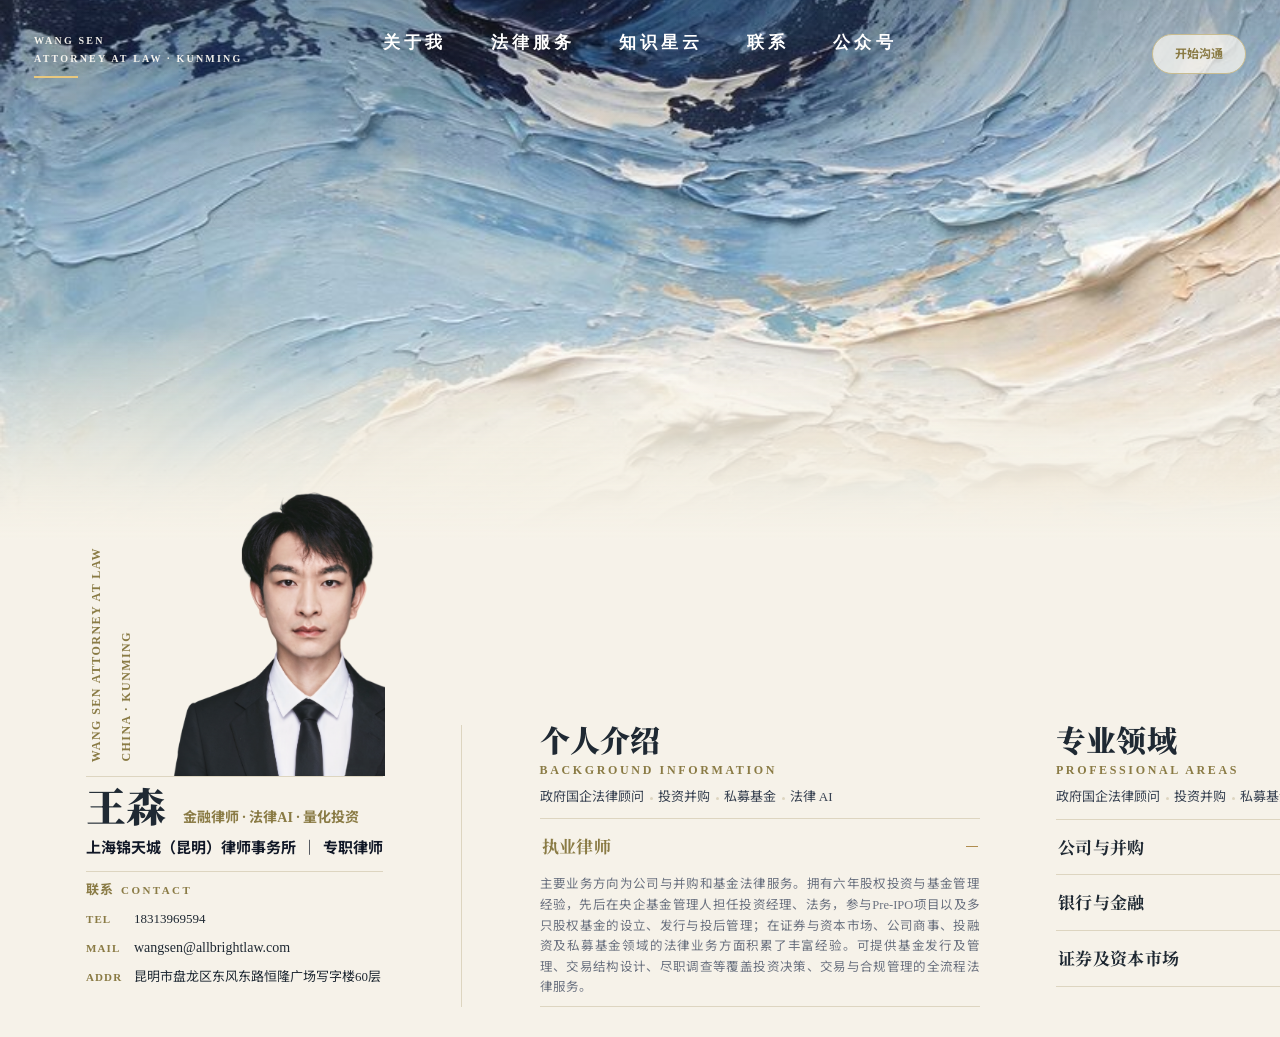
==== commit 4e24029e: "site update: 周四 2026/11/19  0:41:47.45" ====
--- a/index.html
+++ b/index.html
@@ -428,6 +428,8 @@
 </div>
 
 <script defer src="assets/drawer.js"></script>
-<script defer src="assets/edit-mode.js"></script>
+<!-- edit-mode（王律所见即所得编辑模式）：2026-11-19 网站公开上线后已从页面移除引用，
+     避免访客看到右下角 ✏️ 按钮。文件仍在 assets/，需要恢复时把下面这行加回：
+     <script defer src="assets/edit-mode.js"></script> -->
 </body>
 </html>
